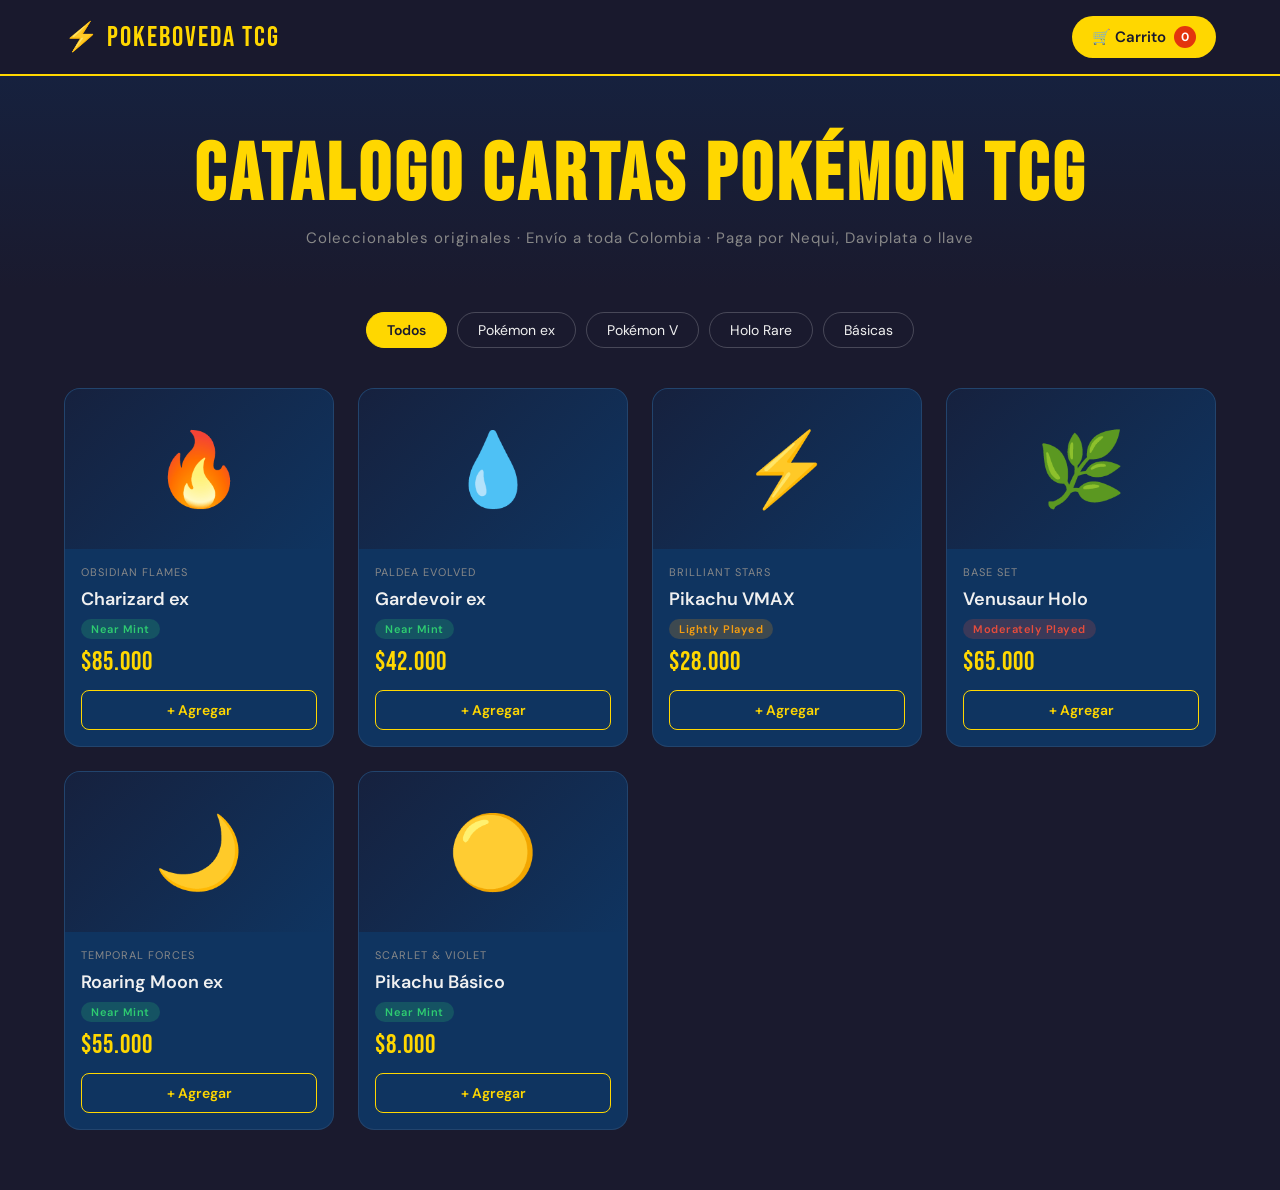
==== index.html @ f10d4280 "Update index.html" ====
<!DOCTYPE html>
<html lang="es">
<head>
  <meta charset="UTF-8">
  <meta name="viewport" content="width=device-width, initial-scale=1.0">
  <title>Pokeboveda TCG — Cartas Pokémon</title>
  <link rel="preconnect" href="https://fonts.googleapis.com">
  <link href="https://fonts.googleapis.com/css2?family=Bebas+Neue&family=DM+Sans:wght@400;500;600&display=swap" rel="stylesheet">
  <link rel="stylesheet" href="style.css">
</head>
<body>

  <!-- ENCABEZADO -->
  <header>
    <div class="header-inner">
      <div class="logo">⚡ Pokeboveda TCG</div>
      <button class="carrito-btn" onclick="toggleCarrito()">
        🛒 Carrito <span class="carrito-count" id="carrito-count">0</span>
      </button>
    </div>
  </header>

  <!-- HERO -->
  <section class="hero">
    <h1> Catalogo Cartas Pokémon TCG</h1>
    <p>Coleccionables originales · Envío a toda Colombia · Paga por Nequi, Daviplata o llave </p>
  </section>

  <!-- FILTROS -->
  <section class="filtros">
    <button class="filtro activo" onclick="filtrar('todos', this)">Todos</button>
    <button class="filtro" onclick="filtrar('ex', this)">Pokémon ex</button>
    <button class="filtro" onclick="filtrar('v', this)">Pokémon V</button>
    <button class="filtro" onclick="filtrar('holo', this)">Holo Rare</button>
    <button class="filtro" onclick="filtrar('basica', this)">Básicas</button>
  </section>

  <!-- CATÁLOGO DE CARTAS -->
  <!-- ✏️ AQUÍ AGREGAS O EDITAS TUS CARTAS -->
  <main class="catalogo" id="catalogo">

    <div class="carta" data-categoria="ex">
      <div class="carta-imagen">🔥</div>
      <div class="carta-info">
        <span class="carta-set">Obsidian Flames</span>
        <h3>Charizard ex</h3>
        <span class="carta-condicion nm">Near Mint</span>
        <div class="carta-precio">$85.000</div>
        <button class="btn-agregar" onclick="agregarAlCarrito('Charizard ex', 85000, 'Obsidian Flames')">
          + Agregar
        </button>
      </div>
    </div>

    <div class="carta" data-categoria="ex">
      <div class="carta-imagen">💧</div>
      <div class="carta-info">
        <span class="carta-set">Paldea Evolved</span>
        <h3>Gardevoir ex</h3>
        <span class="carta-condicion nm">Near Mint</span>
        <div class="carta-precio">$42.000</div>
        <button class="btn-agregar" onclick="agregarAlCarrito('Gardevoir ex', 42000, 'Paldea Evolved')">
          + Agregar
        </button>
      </div>
    </div>

    <div class="carta" data-categoria="v">
      <div class="carta-imagen">⚡</div>
      <div class="carta-info">
        <span class="carta-set">Brilliant Stars</span>
        <h3>Pikachu VMAX</h3>
        <span class="carta-condicion lp">Lightly Played</span>
        <div class="carta-precio">$28.000</div>
        <button class="btn-agregar" onclick="agregarAlCarrito('Pikachu VMAX', 28000, 'Brilliant Stars')">
          + Agregar
        </button>
      </div>
    </div>

    <div class="carta" data-categoria="holo">
      <div class="carta-imagen">🌿</div>
      <div class="carta-info">
        <span class="carta-set">Base Set</span>
        <h3>Venusaur Holo</h3>
        <span class="carta-condicion mp">Moderately Played</span>
        <div class="carta-precio">$65.000</div>
        <button class="btn-agregar" onclick="agregarAlCarrito('Venusaur Holo', 65000, 'Base Set')">
          + Agregar
        </button>
      </div>
    </div>

    <div class="carta" data-categoria="ex">
      <div class="carta-imagen">🌙</div>
      <div class="carta-info">
        <span class="carta-set">Temporal Forces</span>
        <h3>Roaring Moon ex</h3>
        <span class="carta-condicion nm">Near Mint</span>
        <div class="carta-precio">$55.000</div>
        <button class="btn-agregar" onclick="agregarAlCarrito('Roaring Moon ex', 55000, 'Temporal Forces')">
          + Agregar
        </button>
      </div>
    </div>

    <div class="carta" data-categoria="basica">
      <div class="carta-imagen">🟡</div>
      <div class="carta-info">
        <span class="carta-set">Scarlet & Violet</span>
        <h3>Pikachu Básico</h3>
        <span class="carta-condicion nm">Near Mint</span>
        <div class="carta-precio">$8.000</div>
        <button class="btn-agregar" onclick="agregarAlCarrito('Pikachu Básico', 8000, 'Scarlet & Violet')">
          + Agregar
        </button>
      </div>
    </div>

  </main>
  <!-- FIN DEL CATÁLOGO -->

  <!-- PANEL DEL CARRITO -->
  <div class="carrito-overlay" id="carrito-overlay" onclick="toggleCarrito()"></div>
  <aside class="carrito-panel" id="carrito-panel">
    <div class="carrito-header">
      <h2>Tu pedido</h2>
      <button onclick="toggleCarrito()">✕</button>
    </div>
    <div class="carrito-items" id="carrito-items">
      <p class="carrito-vacio">Tu carrito está vacío</p>
    </div>
    <div class="carrito-footer" id="carrito-footer" style="display:none">
      <div class="carrito-total">
        Total: <strong id="carrito-total">$0</strong>
      </div>
      <button class="btn-whatsapp" onclick="enviarWhatsApp()">
        📲 Pedir por WhatsApp
      </button>
      <button class="btn-vaciar" onclick="vaciarCarrito()">Vaciar carrito</button>
    </div>
  </aside>

  <script src="script.js"></script>
</body>
</html>
---- style.css ----
/* =============================================
   TIENDA POKÉMON TCG — style.css
   ✏️ Cambia colores, fuentes y tamaños aquí
   ============================================= */

:root {
  --amarillo: #FFD700;
  --rojo: #E3350D;
  --azul-oscuro: #1a1a2e;
  --azul-medio: #16213e;
  --azul-carta: #0f3460;
  --blanco: #f0f0f0;
  --gris: #888;
  --verde-nm: #2ecc71;
  --naranja-lp: #f39c12;
  --rojo-mp: #e74c3c;
}

* { margin: 0; padding: 0; box-sizing: border-box; }

body {
  font-family: 'DM Sans', sans-serif;
  background: var(--azul-oscuro);
  color: var(--blanco);
  min-height: 100vh;
}

/* --- HEADER --- */
header {
  position: sticky;
  top: 0;
  z-index: 100;
  background: rgba(26, 26, 46, 0.95);
  backdrop-filter: blur(10px);
  border-bottom: 2px solid var(--amarillo);
}

.header-inner {
  max-width: 1200px;
  margin: 0 auto;
  padding: 16px 24px;
  display: flex;
  justify-content: space-between;
  align-items: center;
}

.logo {
  font-family: 'Bebas Neue', sans-serif;
  font-size: 28px;
  letter-spacing: 2px;
  color: var(--amarillo);
}

.carrito-btn {
  background: var(--amarillo);
  color: var(--azul-oscuro);
  border: none;
  padding: 10px 20px;
  border-radius: 50px;
  font-family: 'DM Sans', sans-serif;
  font-weight: 600;
  font-size: 15px;
  cursor: pointer;
  display: flex;
  align-items: center;
  gap: 8px;
  transition: transform 0.2s, box-shadow 0.2s;
}

.carrito-btn:hover {
  transform: translateY(-2px);
  box-shadow: 0 4px 20px rgba(255, 215, 0, 0.4);
}

.carrito-count {
  background: var(--rojo);
  color: white;
  border-radius: 50%;
  width: 22px;
  height: 22px;
  display: flex;
  align-items: center;
  justify-content: center;
  font-size: 12px;
  font-weight: 700;
}

/* --- HERO --- */
.hero {
  text-align: center;
  padding: 60px 24px 40px;
  background: linear-gradient(180deg, var(--azul-medio) 0%, var(--azul-oscuro) 100%);
}

.hero h1 {
  font-family: 'Bebas Neue', sans-serif;
  font-size: clamp(42px, 8vw, 80px);
  letter-spacing: 4px;
  color: var(--amarillo);
  line-height: 1;
  margin-bottom: 12px;
}

.hero p {
  color: var(--gris);
  font-size: 15px;
  letter-spacing: 1px;
}

/* --- FILTROS --- */
.filtros {
  display: flex;
  gap: 10px;
  justify-content: center;
  flex-wrap: wrap;
  padding: 24px 16px;
  max-width: 1200px;
  margin: 0 auto;
}

.filtro {
  background: transparent;
  border: 1px solid rgba(255,255,255,0.2);
  color: var(--blanco);
  padding: 8px 20px;
  border-radius: 50px;
  cursor: pointer;
  font-family: 'DM Sans', sans-serif;
  font-size: 14px;
  transition: all 0.2s;
}

.filtro:hover, .filtro.activo {
  background: var(--amarillo);
  border-color: var(--amarillo);
  color: var(--azul-oscuro);
  font-weight: 600;
}

/* --- CATÁLOGO --- */
.catalogo {
  display: grid;
  grid-template-columns: repeat(auto-fill, minmax(220px, 1fr));
  gap: 24px;
  max-width: 1200px;
  margin: 0 auto;
  padding: 16px 24px 60px;
}

/* --- CARTA --- */
.carta {
  background: var(--azul-carta);
  border-radius: 16px;
  overflow: hidden;
  border: 1px solid rgba(255,255,255,0.08);
  transition: transform 0.25s, box-shadow 0.25s;
  animation: fadeIn 0.4s ease;
}

.carta:hover {
  transform: translateY(-6px);
  box-shadow: 0 12px 40px rgba(0,0,0,0.4);
}

.carta.oculta {
  display: none;
}

@keyframes fadeIn {
  from { opacity: 0; transform: translateY(10px); }
  to   { opacity: 1; transform: translateY(0); }
}

.carta-imagen {
  background: linear-gradient(135deg, var(--azul-medio), var(--azul-carta));
  height: 160px;
  display: flex;
  align-items: center;
  justify-content: center;
  font-size: 72px;
  /* ✏️ Reemplaza el emoji por una imagen real así:
     background-image: url('charizard.jpg');
     background-size: cover;
     background-position: center; */
}

.carta-info {
  padding: 16px;
  display: flex;
  flex-direction: column;
  gap: 8px;
}

.carta-set {
  font-size: 11px;
  color: var(--gris);
  text-transform: uppercase;
  letter-spacing: 1px;
}

.carta-info h3 {
  font-size: 18px;
  font-weight: 600;
  color: var(--blanco);
}

/* Condición de la carta */
.carta-condicion {
  font-size: 11px;
  font-weight: 600;
  padding: 3px 10px;
  border-radius: 50px;
  width: fit-content;
  letter-spacing: 0.5px;
}

.carta-condicion.nm  { background: rgba(46,204,113,0.2);  color: var(--verde-nm); }
.carta-condicion.lp  { background: rgba(243,156,18,0.2);  color: var(--naranja-lp); }
.carta-condicion.mp  { background: rgba(231,76,60,0.2);   color: var(--rojo-mp); }

.carta-precio {
  font-family: 'Bebas Neue', sans-serif;
  font-size: 26px;
  color: var(--amarillo);
  letter-spacing: 1px;
}

.btn-agregar {
  width: 100%;
  background: transparent;
  border: 1px solid var(--amarillo);
  color: var(--amarillo);
  padding: 10px;
  border-radius: 8px;
  cursor: pointer;
  font-family: 'DM Sans', sans-serif;
  font-weight: 600;
  font-size: 14px;
  transition: all 0.2s;
  margin-top: 4px;
}

.btn-agregar:hover {
  background: var(--amarillo);
  color: var(--azul-oscuro);
}

.btn-agregar.agregado {
  background: var(--verde-nm);
  border-color: var(--verde-nm);
  color: white;
}

/* --- CARRITO PANEL --- */
.carrito-overlay {
  display: none;
  position: fixed;
  inset: 0;
  background: rgba(0,0,0,0.6);
  z-index: 200;
}

.carrito-overlay.visible { display: block; }

.carrito-panel {
  position: fixed;
  top: 0;
  right: -420px;
  width: 420px;
  max-width: 100vw;
  height: 100vh;
  background: var(--azul-medio);
  border-left: 2px solid var(--amarillo);
  z-index: 300;
  transition: right 0.35s cubic-bezier(0.4, 0, 0.2, 1);
  display: flex;
  flex-direction: column;
}

.carrito-panel.abierto { right: 0; }

.carrito-header {
  display: flex;
  justify-content: space-between;
  align-items: center;
  padding: 20px 24px;
  border-bottom: 1px solid rgba(255,255,255,0.1);
}

.carrito-header h2 {
  font-family: 'Bebas Neue', sans-serif;
  font-size: 26px;
  letter-spacing: 2px;
  color: var(--amarillo);
}

.carrito-header button {
  background: transparent;
  border: none;
  color: var(--blanco);
  font-size: 20px;
  cursor: pointer;
  padding: 4px 8px;
  border-radius: 4px;
  transition: background 0.2s;
}

.carrito-header button:hover { background: rgba(255,255,255,0.1); }

.carrito-items {
  flex: 1;
  overflow-y: auto;
  padding: 16px 24px;
  display: flex;
  flex-direction: column;
  gap: 12px;
}

.carrito-vacio {
  color: var(--gris);
  text-align: center;
  margin-top: 40px;
  font-size: 15px;
}

/* Ítem dentro del carrito */
.carrito-item {
  background: rgba(255,255,255,0.05);
  border-radius: 10px;
  padding: 12px 14px;
  display: flex;
  justify-content: space-between;
  align-items: center;
  gap: 10px;
  border: 1px solid rgba(255,255,255,0.07);
}

.item-nombre { font-weight: 500; font-size: 14px; }
.item-set    { font-size: 11px; color: var(--gris); margin-top: 2px; }

.item-controles {
  display: flex;
  align-items: center;
  gap: 8px;
}

.item-controles button {
  background: rgba(255,255,255,0.1);
  border: none;
  color: var(--blanco);
  width: 26px;
  height: 26px;
  border-radius: 6px;
  cursor: pointer;
  font-size: 14px;
  font-weight: 700;
  transition: background 0.2s;
  display: flex;
  align-items: center;
  justify-content: center;
}

.item-controles button:hover { background: rgba(255,215,0,0.3); }
.item-cantidad { min-width: 20px; text-align: center; font-weight: 600; }
.item-precio   { font-family: 'Bebas Neue', sans-serif; font-size: 18px; color: var(--amarillo); white-space: nowrap; }

.carrito-footer {
  padding: 20px 24px;
  border-top: 1px solid rgba(255,255,255,0.1);
  display: flex;
  flex-direction: column;
  gap: 12px;
}

.carrito-total {
  display: flex;
  justify-content: space-between;
  font-size: 16px;
}

.carrito-total strong {
  font-family: 'Bebas Neue', sans-serif;
  font-size: 26px;
  color: var(--amarillo);
}

/* ✏️ Botón de WhatsApp — cambia el color si quieres */
.btn-whatsapp {
  background: #25D366;
  color: white;
  border: none;
  padding: 16px;
  border-radius: 12px;
  font-family: 'DM Sans', sans-serif;
  font-weight: 700;
  font-size: 16px;
  cursor: pointer;
  transition: transform 0.2s, box-shadow 0.2s;
  letter-spacing: 0.5px;
}

.btn-whatsapp:hover {
  transform: translateY(-2px);
  box-shadow: 0 6px 24px rgba(37, 211, 102, 0.4);
}

.btn-vaciar {
  background: transparent;
  border: 1px solid rgba(255,255,255,0.15);
  color: var(--gris);
  padding: 10px;
  border-radius: 8px;
  cursor: pointer;
  font-family: 'DM Sans', sans-serif;
  font-size: 13px;
  transition: all 0.2s;
}

.btn-vaciar:hover { border-color: var(--rojo-mp); color: var(--rojo-mp); }

/* --- RESPONSIVE --- */
@media (max-width: 600px) {
  .catalogo { grid-template-columns: repeat(2, 1fr); gap: 14px; padding: 12px; }
  .carrito-panel { width: 100vw; }
  .hero h1 { font-size: 48px; }
}
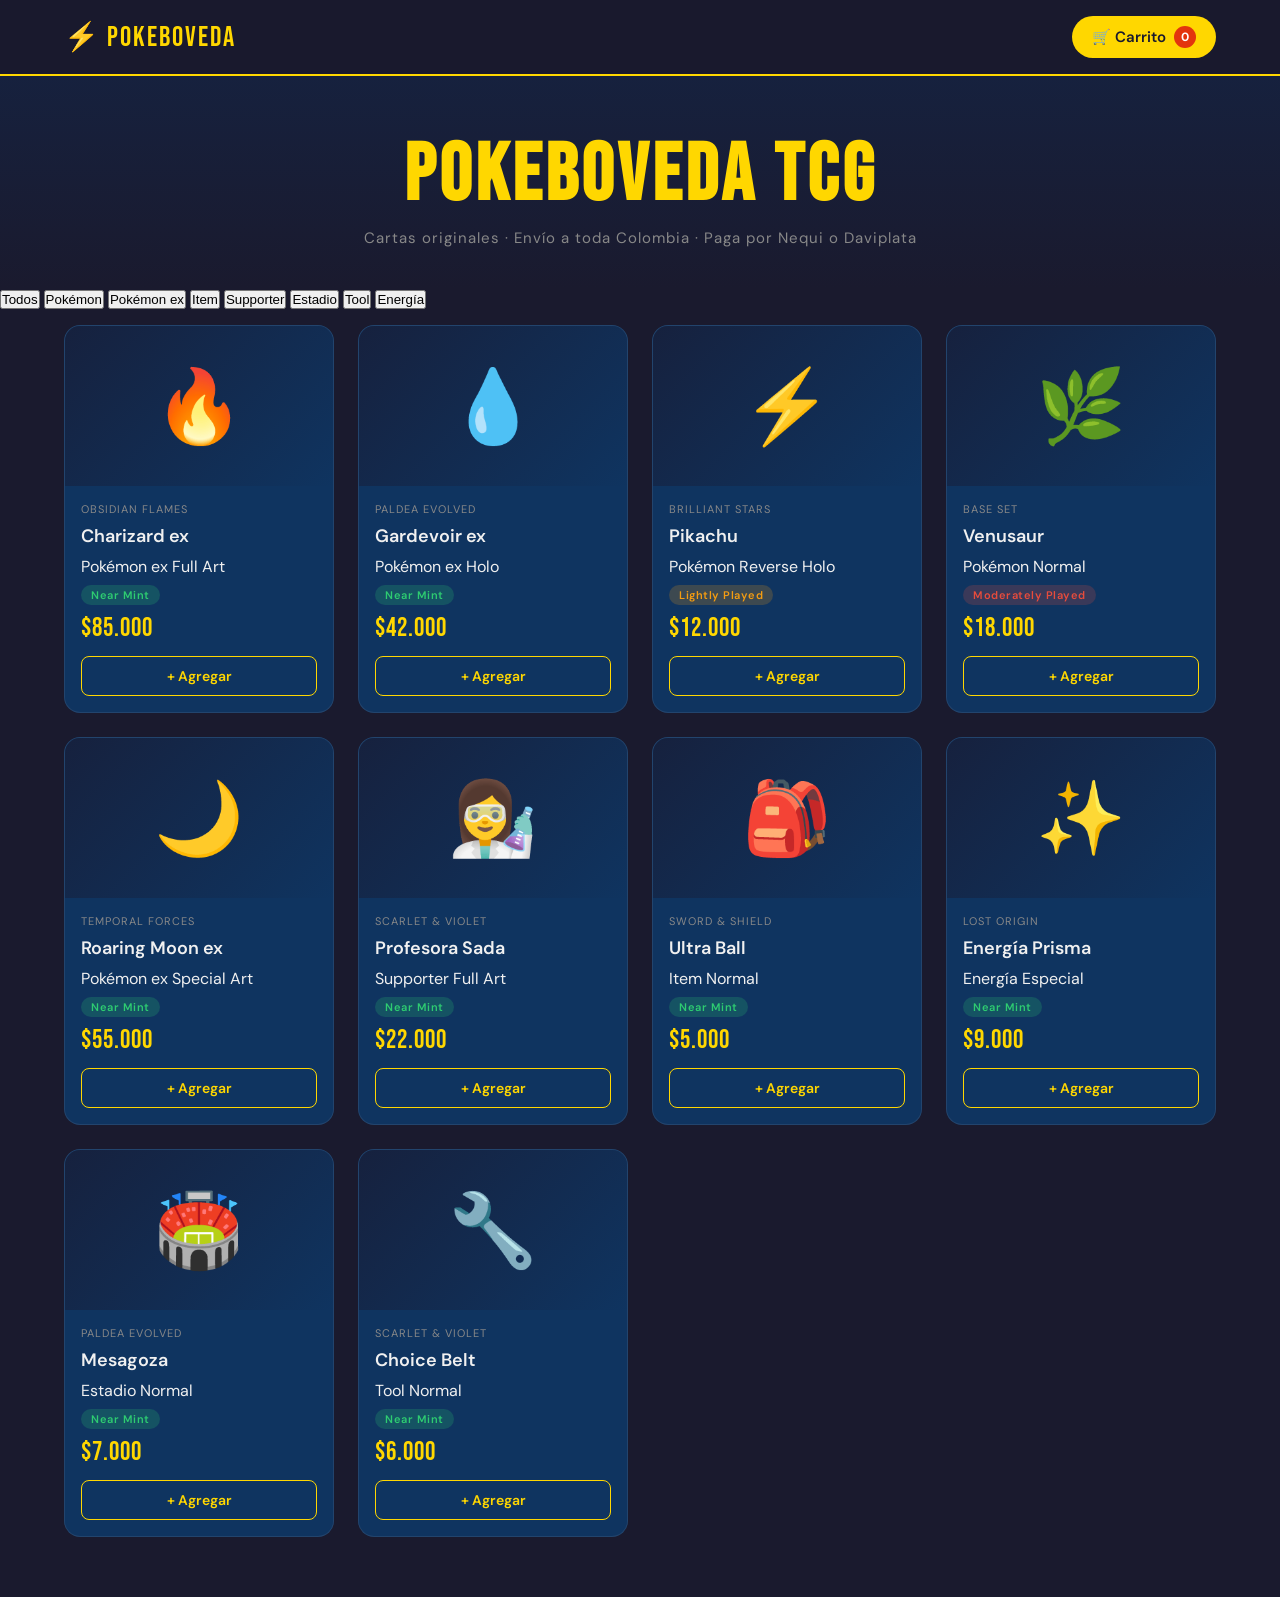
==== commit c18b5fd5: "Update index.html" ====
--- a/index.html
+++ b/index.html
@@ -3,124 +3,199 @@
 <head>
   <meta charset="UTF-8">
   <meta name="viewport" content="width=device-width, initial-scale=1.0">
-  <title>Pokeboveda TCG — Cartas Pokémon</title>
+  <title>Pokeboveda — Cartas Pokémon TCG</title>
   <link rel="preconnect" href="https://fonts.googleapis.com">
   <link href="https://fonts.googleapis.com/css2?family=Bebas+Neue&family=DM+Sans:wght@400;500;600&display=swap" rel="stylesheet">
   <link rel="stylesheet" href="style.css">
 </head>
 <body>
 
-  <!-- ENCABEZADO -->
   <header>
     <div class="header-inner">
-      <div class="logo">⚡ Pokeboveda TCG</div>
+      <div class="logo">⚡ Pokeboveda</div>
       <button class="carrito-btn" onclick="toggleCarrito()">
         🛒 Carrito <span class="carrito-count" id="carrito-count">0</span>
       </button>
     </div>
   </header>
 
-  <!-- HERO -->
   <section class="hero">
-    <h1> Catalogo Cartas Pokémon TCG</h1>
-    <p>Coleccionables originales · Envío a toda Colombia · Paga por Nequi, Daviplata o llave </p>
+    <h1>Pokeboveda TCG</h1>
+    <p>Cartas originales · Envío a toda Colombia · Paga por Nequi o Daviplata</p>
   </section>
 
-  <!-- FILTROS -->
-  <section class="filtros">
-    <button class="filtro activo" onclick="filtrar('todos', this)">Todos</button>
-    <button class="filtro" onclick="filtrar('ex', this)">Pokémon ex</button>
-    <button class="filtro" onclick="filtrar('v', this)">Pokémon V</button>
-    <button class="filtro" onclick="filtrar('holo', this)">Holo Rare</button>
-    <button class="filtro" onclick="filtrar('basica', this)">Básicas</button>
+  <!-- FILTRO NIVEL 1: TIPO DE CARTA -->
+  <section class="filtros-wrapper">
+    <div class="filtros-nivel1">
+      <button class="filtro-tipo activo" data-tipo="todos" onclick="seleccionarTipo('todos', this)">Todos</button>
+      <button class="filtro-tipo" data-tipo="pokemon" onclick="seleccionarTipo('pokemon', this)">Pokémon</button>
+      <button class="filtro-tipo" data-tipo="ex" onclick="seleccionarTipo('ex', this)">Pokémon ex</button>
+      <button class="filtro-tipo" data-tipo="item" onclick="seleccionarTipo('item', this)">Item</button>
+      <button class="filtro-tipo" data-tipo="supporter" onclick="seleccionarTipo('supporter', this)">Supporter</button>
+      <button class="filtro-tipo" data-tipo="estadio" onclick="seleccionarTipo('estadio', this)">Estadio</button>
+      <button class="filtro-tipo" data-tipo="tool" onclick="seleccionarTipo('tool', this)">Tool</button>
+      <button class="filtro-tipo" data-tipo="energia" onclick="seleccionarTipo('energia', this)">Energía</button>
+    </div>
+    <!-- FILTRO NIVEL 2: aparece al elegir tipo -->
+    <div class="filtros-nivel2" id="filtros-nivel2"></div>
   </section>
 
-  <!-- CATÁLOGO DE CARTAS -->
-  <!-- ✏️ AQUÍ AGREGAS O EDITAS TUS CARTAS -->
+  <!-- CATÁLOGO -->
   <main class="catalogo" id="catalogo">
 
-    <div class="carta" data-categoria="ex">
+    <div class="carta" data-tipo="ex" data-subtipo="full-art">
       <div class="carta-imagen">🔥</div>
       <div class="carta-info">
         <span class="carta-set">Obsidian Flames</span>
         <h3>Charizard ex</h3>
+        <div class="carta-tags">
+          <span class="tag tipo-tag">Pokémon ex</span>
+          <span class="tag subtipo-tag">Full Art</span>
+        </div>
         <span class="carta-condicion nm">Near Mint</span>
         <div class="carta-precio">$85.000</div>
-        <button class="btn-agregar" onclick="agregarAlCarrito('Charizard ex', 85000, 'Obsidian Flames')">
-          + Agregar
-        </button>
-      </div>
-    </div>
-
-    <div class="carta" data-categoria="ex">
+        <button class="btn-agregar" onclick="agregarAlCarrito('Charizard ex', 85000, 'Obsidian Flames')">+ Agregar</button>
+      </div>
+    </div>
+
+    <div class="carta" data-tipo="ex" data-subtipo="holo">
       <div class="carta-imagen">💧</div>
       <div class="carta-info">
         <span class="carta-set">Paldea Evolved</span>
         <h3>Gardevoir ex</h3>
+        <div class="carta-tags">
+          <span class="tag tipo-tag">Pokémon ex</span>
+          <span class="tag subtipo-tag">Holo</span>
+        </div>
         <span class="carta-condicion nm">Near Mint</span>
         <div class="carta-precio">$42.000</div>
-        <button class="btn-agregar" onclick="agregarAlCarrito('Gardevoir ex', 42000, 'Paldea Evolved')">
-          + Agregar
-        </button>
-      </div>
-    </div>
-
-    <div class="carta" data-categoria="v">
+        <button class="btn-agregar" onclick="agregarAlCarrito('Gardevoir ex', 42000, 'Paldea Evolved')">+ Agregar</button>
+      </div>
+    </div>
+
+    <div class="carta" data-tipo="pokemon" data-subtipo="reverse-holo">
       <div class="carta-imagen">⚡</div>
       <div class="carta-info">
         <span class="carta-set">Brilliant Stars</span>
-        <h3>Pikachu VMAX</h3>
+        <h3>Pikachu</h3>
+        <div class="carta-tags">
+          <span class="tag tipo-tag">Pokémon</span>
+          <span class="tag subtipo-tag">Reverse Holo</span>
+        </div>
         <span class="carta-condicion lp">Lightly Played</span>
-        <div class="carta-precio">$28.000</div>
-        <button class="btn-agregar" onclick="agregarAlCarrito('Pikachu VMAX', 28000, 'Brilliant Stars')">
-          + Agregar
-        </button>
-      </div>
-    </div>
-
-    <div class="carta" data-categoria="holo">
+        <div class="carta-precio">$12.000</div>
+        <button class="btn-agregar" onclick="agregarAlCarrito('Pikachu', 12000, 'Brilliant Stars')">+ Agregar</button>
+      </div>
+    </div>
+
+    <div class="carta" data-tipo="pokemon" data-subtipo="normal">
       <div class="carta-imagen">🌿</div>
       <div class="carta-info">
         <span class="carta-set">Base Set</span>
-        <h3>Venusaur Holo</h3>
+        <h3>Venusaur</h3>
+        <div class="carta-tags">
+          <span class="tag tipo-tag">Pokémon</span>
+          <span class="tag subtipo-tag">Normal</span>
+        </div>
         <span class="carta-condicion mp">Moderately Played</span>
-        <div class="carta-precio">$65.000</div>
-        <button class="btn-agregar" onclick="agregarAlCarrito('Venusaur Holo', 65000, 'Base Set')">
-          + Agregar
-        </button>
-      </div>
-    </div>
-
-    <div class="carta" data-categoria="ex">
+        <div class="carta-precio">$18.000</div>
+        <button class="btn-agregar" onclick="agregarAlCarrito('Venusaur', 18000, 'Base Set')">+ Agregar</button>
+      </div>
+    </div>
+
+    <div class="carta" data-tipo="ex" data-subtipo="special-art">
       <div class="carta-imagen">🌙</div>
       <div class="carta-info">
         <span class="carta-set">Temporal Forces</span>
         <h3>Roaring Moon ex</h3>
+        <div class="carta-tags">
+          <span class="tag tipo-tag">Pokémon ex</span>
+          <span class="tag subtipo-tag">Special Art</span>
+        </div>
         <span class="carta-condicion nm">Near Mint</span>
         <div class="carta-precio">$55.000</div>
-        <button class="btn-agregar" onclick="agregarAlCarrito('Roaring Moon ex', 55000, 'Temporal Forces')">
-          + Agregar
-        </button>
-      </div>
-    </div>
-
-    <div class="carta" data-categoria="basica">
-      <div class="carta-imagen">🟡</div>
+        <button class="btn-agregar" onclick="agregarAlCarrito('Roaring Moon ex', 55000, 'Temporal Forces')">+ Agregar</button>
+      </div>
+    </div>
+
+    <div class="carta" data-tipo="supporter" data-subtipo="full-art">
+      <div class="carta-imagen">👩‍🔬</div>
       <div class="carta-info">
         <span class="carta-set">Scarlet & Violet</span>
-        <h3>Pikachu Básico</h3>
-        <span class="carta-condicion nm">Near Mint</span>
-        <div class="carta-precio">$8.000</div>
-        <button class="btn-agregar" onclick="agregarAlCarrito('Pikachu Básico', 8000, 'Scarlet & Violet')">
-          + Agregar
-        </button>
+        <h3>Profesora Sada</h3>
+        <div class="carta-tags">
+          <span class="tag tipo-tag">Supporter</span>
+          <span class="tag subtipo-tag">Full Art</span>
+        </div>
+        <span class="carta-condicion nm">Near Mint</span>
+        <div class="carta-precio">$22.000</div>
+        <button class="btn-agregar" onclick="agregarAlCarrito('Profesora Sada', 22000, 'Scarlet & Violet')">+ Agregar</button>
+      </div>
+    </div>
+
+    <div class="carta" data-tipo="item" data-subtipo="normal">
+      <div class="carta-imagen">🎒</div>
+      <div class="carta-info">
+        <span class="carta-set">Sword & Shield</span>
+        <h3>Ultra Ball</h3>
+        <div class="carta-tags">
+          <span class="tag tipo-tag">Item</span>
+          <span class="tag subtipo-tag">Normal</span>
+        </div>
+        <span class="carta-condicion nm">Near Mint</span>
+        <div class="carta-precio">$5.000</div>
+        <button class="btn-agregar" onclick="agregarAlCarrito('Ultra Ball', 5000, 'Sword & Shield')">+ Agregar</button>
+      </div>
+    </div>
+
+    <div class="carta" data-tipo="energia" data-subtipo="especial">
+      <div class="carta-imagen">✨</div>
+      <div class="carta-info">
+        <span class="carta-set">Lost Origin</span>
+        <h3>Energía Prisma</h3>
+        <div class="carta-tags">
+          <span class="tag tipo-tag">Energía</span>
+          <span class="tag subtipo-tag">Especial</span>
+        </div>
+        <span class="carta-condicion nm">Near Mint</span>
+        <div class="carta-precio">$9.000</div>
+        <button class="btn-agregar" onclick="agregarAlCarrito('Energía Prisma', 9000, 'Lost Origin')">+ Agregar</button>
+      </div>
+    </div>
+
+    <div class="carta" data-tipo="estadio" data-subtipo="normal">
+      <div class="carta-imagen">🏟️</div>
+      <div class="carta-info">
+        <span class="carta-set">Paldea Evolved</span>
+        <h3>Mesagoza</h3>
+        <div class="carta-tags">
+          <span class="tag tipo-tag">Estadio</span>
+          <span class="tag subtipo-tag">Normal</span>
+        </div>
+        <span class="carta-condicion nm">Near Mint</span>
+        <div class="carta-precio">$7.000</div>
+        <button class="btn-agregar" onclick="agregarAlCarrito('Mesagoza', 7000, 'Paldea Evolved')">+ Agregar</button>
+      </div>
+    </div>
+
+    <div class="carta" data-tipo="tool" data-subtipo="normal">
+      <div class="carta-imagen">🔧</div>
+      <div class="carta-info">
+        <span class="carta-set">Scarlet & Violet</span>
+        <h3>Choice Belt</h3>
+        <div class="carta-tags">
+          <span class="tag tipo-tag">Tool</span>
+          <span class="tag subtipo-tag">Normal</span>
+        </div>
+        <span class="carta-condicion nm">Near Mint</span>
+        <div class="carta-precio">$6.000</div>
+        <button class="btn-agregar" onclick="agregarAlCarrito('Choice Belt', 6000, 'Scarlet & Violet')">+ Agregar</button>
       </div>
     </div>
 
   </main>
-  <!-- FIN DEL CATÁLOGO -->
-
-  <!-- PANEL DEL CARRITO -->
+
+  <!-- CARRITO -->
   <div class="carrito-overlay" id="carrito-overlay" onclick="toggleCarrito()"></div>
   <aside class="carrito-panel" id="carrito-panel">
     <div class="carrito-header">
@@ -131,12 +206,8 @@
       <p class="carrito-vacio">Tu carrito está vacío</p>
     </div>
     <div class="carrito-footer" id="carrito-footer" style="display:none">
-      <div class="carrito-total">
-        Total: <strong id="carrito-total">$0</strong>
-      </div>
-      <button class="btn-whatsapp" onclick="enviarWhatsApp()">
-        📲 Pedir por WhatsApp
-      </button>
+      <div class="carrito-total">Total: <strong id="carrito-total">$0</strong></div>
+      <button class="btn-whatsapp" onclick="enviarWhatsApp()">📲 Pedir por WhatsApp</button>
       <button class="btn-vaciar" onclick="vaciarCarrito()">Vaciar carrito</button>
     </div>
   </aside>
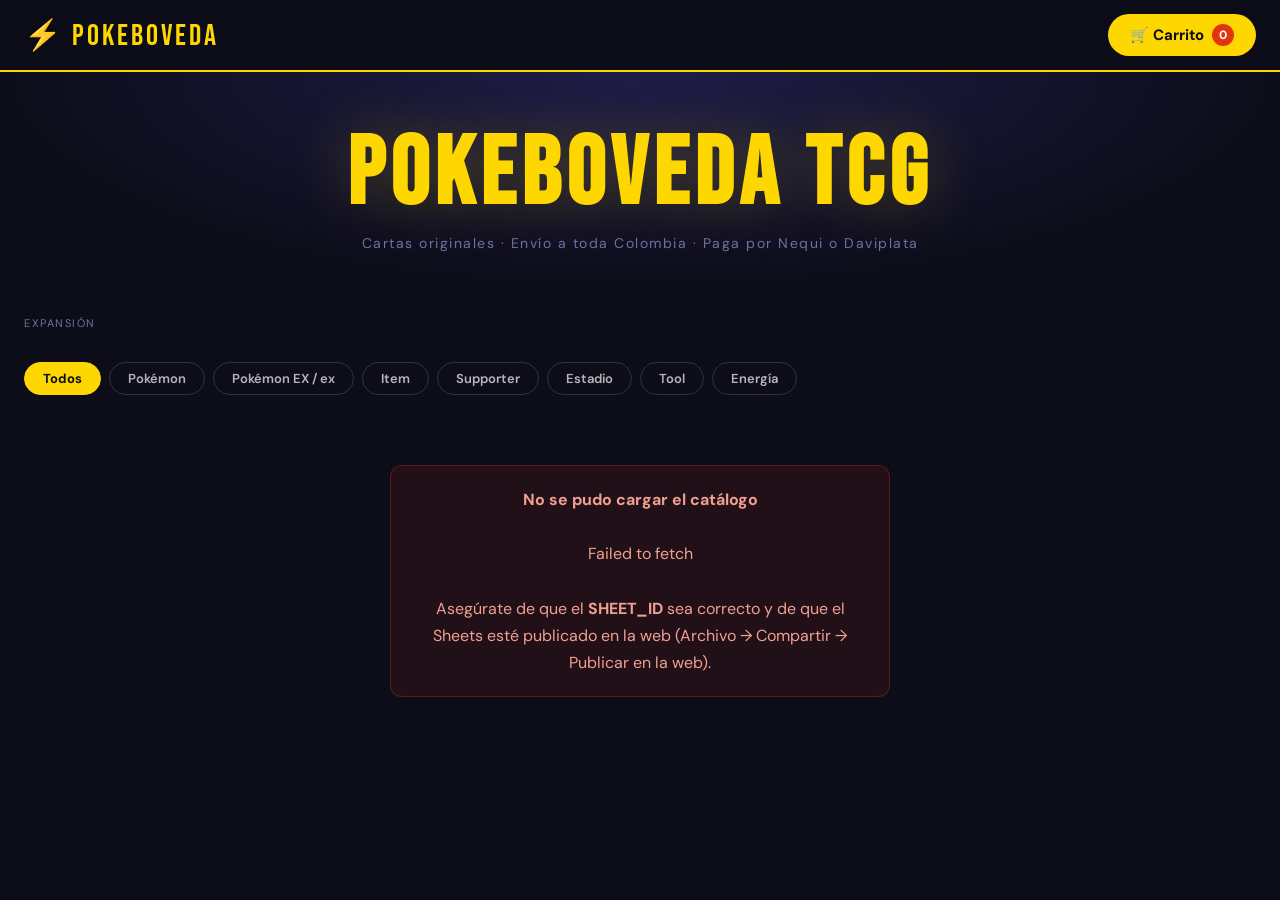
==== commit 403092f8: "Update index.html" ====
--- a/index.html
+++ b/index.html
@@ -6,212 +6,478 @@
   <title>Pokeboveda — Cartas Pokémon TCG</title>
   <link rel="preconnect" href="https://fonts.googleapis.com">
   <link href="https://fonts.googleapis.com/css2?family=Bebas+Neue&family=DM+Sans:wght@400;500;600&display=swap" rel="stylesheet">
-  <link rel="stylesheet" href="style.css">
+  <style>
+    :root {
+      --amarillo:#FFD700; --rojo:#E3350D;
+      --oscuro:#0d0d1a; --medio:#13132b;
+      --carta:#1a1a3a; --carta2:#20204a;
+      --blanco:#eeeef5; --gris:#7070a0;
+      --nm:#2ecc71; --lp:#f39c12; --mp:#e74c3c;
+    }
+    *{margin:0;padding:0;box-sizing:border-box;}
+    body{font-family:'DM Sans',sans-serif;background:var(--oscuro);color:var(--blanco);min-height:100vh;}
+
+    header{position:sticky;top:0;z-index:100;background:rgba(13,13,26,.97);backdrop-filter:blur(12px);border-bottom:2px solid var(--amarillo);}
+    .header-inner{max-width:1300px;margin:0 auto;padding:14px 24px;display:flex;justify-content:space-between;align-items:center;}
+    .logo{font-family:'Bebas Neue',sans-serif;font-size:30px;letter-spacing:3px;color:var(--amarillo);}
+    .carrito-btn{background:var(--amarillo);color:#0d0d1a;border:none;padding:10px 22px;border-radius:50px;font-family:'DM Sans',sans-serif;font-weight:700;font-size:15px;cursor:pointer;display:flex;align-items:center;gap:8px;transition:transform .2s,box-shadow .2s;}
+    .carrito-btn:hover{transform:translateY(-2px);box-shadow:0 6px 24px rgba(255,215,0,.35);}
+    .carrito-count{background:var(--rojo);color:#fff;border-radius:50%;width:22px;height:22px;display:flex;align-items:center;justify-content:center;font-size:12px;font-weight:700;}
+
+    .hero{text-align:center;padding:56px 24px 36px;background:radial-gradient(ellipse at 50% 0%,#1e1e4a 0%,var(--oscuro) 70%);}
+    .hero h1{font-family:'Bebas Neue',sans-serif;font-size:clamp(52px,10vw,96px);letter-spacing:6px;color:var(--amarillo);line-height:1;margin-bottom:10px;text-shadow:0 0 60px rgba(255,215,0,.25);}
+    .hero p{color:var(--gris);font-size:14px;letter-spacing:1.5px;}
+
+    /* TABS EXPANSIÓN */
+    .expansiones-wrap{max-width:1300px;margin:0 auto;padding:28px 24px 0;}
+    .expansiones-label{font-size:11px;color:var(--gris);text-transform:uppercase;letter-spacing:1.5px;margin-bottom:10px;}
+    .expansiones-scroll{display:flex;gap:8px;overflow-x:auto;padding-bottom:6px;scrollbar-width:none;}
+    .expansiones-scroll::-webkit-scrollbar{display:none;}
+    .tab-exp{flex-shrink:0;font-family:'DM Sans',sans-serif;font-size:13px;font-weight:600;padding:8px 20px;border-radius:50px;cursor:pointer;border:2px solid rgba(255,215,0,.2);background:transparent;color:rgba(255,255,255,.6);transition:all .18s;white-space:nowrap;}
+    .tab-exp:hover{border-color:var(--amarillo);color:var(--amarillo);}
+    .tab-exp.activo{background:rgba(255,215,0,.15);border-color:var(--amarillo);color:var(--amarillo);font-weight:700;}
+
+    /* FILTROS */
+    .filtros-section{max-width:1300px;margin:0 auto;padding:16px 24px 0;}
+    .filtros-row{display:flex;gap:8px;flex-wrap:wrap;}
+    .f1{font-family:'DM Sans',sans-serif;font-size:13px;font-weight:600;padding:7px 18px;border-radius:50px;cursor:pointer;border:1.5px solid rgba(255,255,255,.15);background:transparent;color:rgba(255,255,255,.7);transition:all .18s;}
+    .f1:hover{border-color:var(--amarillo);color:var(--amarillo);}
+    .f1.activo{background:var(--amarillo);border-color:var(--amarillo);color:#0d0d1a;font-weight:700;}
+    .subtipo-wrap{display:flex;gap:6px;flex-wrap:wrap;align-items:center;margin-top:10px;max-height:0;overflow:hidden;opacity:0;transition:max-height .3s,opacity .3s;}
+    .subtipo-wrap.visible{max-height:80px;opacity:1;}
+    .f2{font-family:'DM Sans',sans-serif;font-size:12px;font-weight:500;padding:5px 14px;border-radius:50px;cursor:pointer;background:rgba(255,255,255,.04);border:1px solid rgba(255,255,255,.1);color:rgba(255,255,255,.55);transition:all .18s;}
+    .f2:hover{border-color:rgba(255,215,0,.5);color:var(--amarillo);}
+    .f2.activo{background:rgba(255,215,0,.12);border-color:var(--amarillo);color:var(--amarillo);font-weight:700;}
+
+    /* ESTADO */
+    .estado{text-align:center;padding:60px 24px;color:var(--gris);font-size:16px;}
+    .spinner{width:40px;height:40px;border:3px solid rgba(255,215,0,.2);border-top-color:var(--amarillo);border-radius:50%;animation:spin .8s linear infinite;margin:0 auto 16px;}
+    @keyframes spin{to{transform:rotate(360deg);}}
+    .error-box{background:rgba(227,53,13,.1);border:1px solid rgba(227,53,13,.3);border-radius:12px;padding:20px;max-width:500px;margin:0 auto;color:#f0a090;line-height:1.7;}
+
+    /* CATÁLOGO */
+    .catalogo{display:grid;grid-template-columns:repeat(auto-fill,minmax(200px,1fr));gap:20px;max-width:1300px;margin:0 auto;padding:20px 24px 80px;}
+
+    /* CARTA — enlace que abre nueva pestaña */
+    .carta{background:var(--carta);border-radius:18px;overflow:hidden;border:1px solid rgba(255,255,255,.07);transition:transform .25s,box-shadow .25s;animation:fadeIn .35s ease both;cursor:pointer;text-decoration:none;display:block;color:inherit;}
+    .carta:hover{transform:translateY(-7px);box-shadow:0 16px 48px rgba(0,0,0,.5),0 0 0 1px rgba(255,215,0,.2);}
+    .carta.oculta{display:none;}
+    @keyframes fadeIn{from{opacity:0;transform:translateY(14px)}to{opacity:1;transform:translateY(0)}}
+
+    .carta-img{height:190px;background:linear-gradient(135deg,var(--medio),var(--carta2));display:flex;align-items:center;justify-content:center;position:relative;overflow:hidden;}
+    .carta-img img{width:100%;height:100%;object-fit:contain;padding:8px;transition:transform .3s;}
+    .carta:hover .carta-img img{transform:scale(1.05);}
+    .img-placeholder{font-size:48px;opacity:.2;}
+    .carta-badge{position:absolute;bottom:8px;left:8px;font-size:10px;font-weight:700;letter-spacing:.6px;text-transform:uppercase;padding:3px 10px;border-radius:50px;background:rgba(0,0,0,.7);backdrop-filter:blur(4px);border:1px solid rgba(255,215,0,.3);color:var(--amarillo);}
+    .open-hint{position:absolute;top:8px;right:8px;background:rgba(0,0,0,.6);border-radius:50px;padding:3px 9px;font-size:10px;color:rgba(255,255,255,.5);opacity:0;transition:opacity .2s;}
+    .carta:hover .open-hint{opacity:1;}
+
+    .carta-body{padding:12px 14px 14px;display:flex;flex-direction:column;gap:5px;}
+    .carta-set{font-size:10px;color:var(--gris);text-transform:uppercase;letter-spacing:1.2px;}
+    .carta-body h3{font-size:15px;font-weight:600;color:var(--blanco);line-height:1.2;}
+    .tipo-pill{font-size:10px;font-weight:700;text-transform:uppercase;letter-spacing:.5px;padding:3px 9px;border-radius:50px;width:fit-content;background:rgba(255,215,0,.1);color:var(--amarillo);border:1px solid rgba(255,215,0,.2);}
+    .condicion{font-size:10px;font-weight:600;padding:2px 9px;border-radius:50px;width:fit-content;}
+    .nm{background:rgba(46,204,113,.15);color:var(--nm);}
+    .lp{background:rgba(243,156,18,.15);color:var(--lp);}
+    .mp{background:rgba(231,76,60,.15);color:var(--mp);}
+    .precio{font-family:'Bebas Neue',sans-serif;font-size:26px;color:var(--amarillo);}
+    .ver-btn{width:100%;margin-top:4px;background:transparent;border:1.5px solid rgba(255,215,0,.35);color:var(--amarillo);padding:8px;border-radius:8px;font-family:'DM Sans',sans-serif;font-weight:600;font-size:13px;text-align:center;transition:all .2s;}
+    .carta:hover .ver-btn{background:var(--amarillo);color:#0d0d1a;}
+
+    /* CARRITO */
+    .overlay{display:none;position:fixed;inset:0;background:rgba(0,0,0,.65);z-index:200;}
+    .overlay.vis{display:block;}
+    .panel{position:fixed;top:0;right:-430px;width:420px;max-width:100vw;height:100vh;background:var(--medio);border-left:2px solid var(--amarillo);z-index:300;transition:right .35s cubic-bezier(.4,0,.2,1);display:flex;flex-direction:column;}
+    .panel.open{right:0;}
+    .panel-head{display:flex;justify-content:space-between;align-items:center;padding:20px 24px;border-bottom:1px solid rgba(255,255,255,.08);}
+    .panel-head h2{font-family:'Bebas Neue',sans-serif;font-size:28px;letter-spacing:2px;color:var(--amarillo);}
+    .panel-head button{background:transparent;border:none;color:var(--blanco);font-size:20px;cursor:pointer;padding:4px 8px;border-radius:6px;transition:background .2s;}
+    .panel-head button:hover{background:rgba(255,255,255,.1);}
+    .panel-items{flex:1;overflow-y:auto;padding:16px 24px;display:flex;flex-direction:column;gap:10px;}
+    .empty{color:var(--gris);text-align:center;margin-top:48px;font-size:15px;}
+    .ci{background:rgba(255,255,255,.04);border-radius:10px;padding:12px 14px;display:flex;justify-content:space-between;align-items:center;gap:10px;border:1px solid rgba(255,255,255,.06);}
+    .ci-name{font-weight:500;font-size:13px;line-height:1.3;}
+    .ci-set{font-size:11px;color:var(--gris);margin-top:2px;}
+    .ci-ctrl{display:flex;align-items:center;gap:8px;}
+    .ci-ctrl button{background:rgba(255,255,255,.1);border:none;color:var(--blanco);width:26px;height:26px;border-radius:6px;cursor:pointer;font-size:14px;font-weight:700;display:flex;align-items:center;justify-content:center;transition:background .2s;}
+    .ci-ctrl button:hover{background:rgba(255,215,0,.3);}
+    .ci-qty{min-width:20px;text-align:center;font-weight:600;}
+    .ci-price{font-family:'Bebas Neue',sans-serif;font-size:20px;color:var(--amarillo);white-space:nowrap;}
+    .panel-foot{padding:18px 24px;border-top:1px solid rgba(255,255,255,.08);display:flex;flex-direction:column;gap:10px;}
+    .total-row{display:flex;justify-content:space-between;align-items:baseline;}
+    .total-row span{font-size:15px;color:var(--gris);}
+    .total-row strong{font-family:'Bebas Neue',sans-serif;font-size:30px;color:var(--amarillo);}
+    .btn-wa{background:#25D366;color:#fff;border:none;padding:16px;border-radius:12px;font-family:'DM Sans',sans-serif;font-weight:700;font-size:16px;cursor:pointer;transition:transform .2s,box-shadow .2s;}
+    .btn-wa:hover{transform:translateY(-2px);box-shadow:0 6px 24px rgba(37,211,102,.4);}
+    .btn-clear{background:transparent;border:1px solid rgba(255,255,255,.12);color:var(--gris);padding:9px;border-radius:8px;cursor:pointer;font-family:'DM Sans',sans-serif;font-size:13px;transition:all .2s;}
+    .btn-clear:hover{border-color:var(--mp);color:var(--mp);}
+
+    @media(max-width:640px){
+      .catalogo{grid-template-columns:repeat(2,1fr);gap:12px;padding:12px 12px 80px;}
+      .panel{width:100vw;}
+      .hero h1{font-size:52px;}
+    }
+  </style>
 </head>
 <body>
 
-  <header>
-    <div class="header-inner">
-      <div class="logo">⚡ Pokeboveda</div>
-      <button class="carrito-btn" onclick="toggleCarrito()">
-        🛒 Carrito <span class="carrito-count" id="carrito-count">0</span>
-      </button>
-    </div>
-  </header>
-
-  <section class="hero">
-    <h1>Pokeboveda TCG</h1>
-    <p>Cartas originales · Envío a toda Colombia · Paga por Nequi o Daviplata</p>
-  </section>
-
-  <!-- FILTRO NIVEL 1: TIPO DE CARTA -->
-  <section class="filtros-wrapper">
-    <div class="filtros-nivel1">
-      <button class="filtro-tipo activo" data-tipo="todos" onclick="seleccionarTipo('todos', this)">Todos</button>
-      <button class="filtro-tipo" data-tipo="pokemon" onclick="seleccionarTipo('pokemon', this)">Pokémon</button>
-      <button class="filtro-tipo" data-tipo="ex" onclick="seleccionarTipo('ex', this)">Pokémon ex</button>
-      <button class="filtro-tipo" data-tipo="item" onclick="seleccionarTipo('item', this)">Item</button>
-      <button class="filtro-tipo" data-tipo="supporter" onclick="seleccionarTipo('supporter', this)">Supporter</button>
-      <button class="filtro-tipo" data-tipo="estadio" onclick="seleccionarTipo('estadio', this)">Estadio</button>
-      <button class="filtro-tipo" data-tipo="tool" onclick="seleccionarTipo('tool', this)">Tool</button>
-      <button class="filtro-tipo" data-tipo="energia" onclick="seleccionarTipo('energia', this)">Energía</button>
-    </div>
-    <!-- FILTRO NIVEL 2: aparece al elegir tipo -->
-    <div class="filtros-nivel2" id="filtros-nivel2"></div>
-  </section>
-
-  <!-- CATÁLOGO -->
-  <main class="catalogo" id="catalogo">
-
-    <div class="carta" data-tipo="ex" data-subtipo="full-art">
-      <div class="carta-imagen">🔥</div>
-      <div class="carta-info">
-        <span class="carta-set">Obsidian Flames</span>
-        <h3>Charizard ex</h3>
-        <div class="carta-tags">
-          <span class="tag tipo-tag">Pokémon ex</span>
-          <span class="tag subtipo-tag">Full Art</span>
-        </div>
-        <span class="carta-condicion nm">Near Mint</span>
-        <div class="carta-precio">$85.000</div>
-        <button class="btn-agregar" onclick="agregarAlCarrito('Charizard ex', 85000, 'Obsidian Flames')">+ Agregar</button>
+<header>
+  <div class="header-inner">
+    <div class="logo">⚡ Pokeboveda</div>
+    <button class="carrito-btn" onclick="toggleCarrito()">
+      🛒 Carrito <span class="carrito-count" id="cnt">0</span>
+    </button>
+  </div>
+</header>
+
+<section class="hero">
+  <h1>Pokeboveda TCG</h1>
+  <p>Cartas originales · Envío a toda Colombia · Paga por Nequi o Daviplata</p>
+</section>
+
+<div class="expansiones-wrap">
+  <div class="expansiones-label">Expansión</div>
+  <div class="expansiones-scroll" id="tabs-exp">
+    <div class="spinner" style="margin:0;width:24px;height:24px;border-width:2px;"></div>
+  </div>
+</div>
+
+<div class="filtros-section">
+  <div class="filtros-row">
+    <button class="f1 activo" onclick="elegirTipo('todos',this)">Todos</button>
+    <button class="f1" onclick="elegirTipo('pokemon',this)">Pokémon</button>
+    <button class="f1" onclick="elegirTipo('ex',this)">Pokémon EX / ex</button>
+    <button class="f1" onclick="elegirTipo('item',this)">Item</button>
+    <button class="f1" onclick="elegirTipo('supporter',this)">Supporter</button>
+    <button class="f1" onclick="elegirTipo('estadio',this)">Estadio</button>
+    <button class="f1" onclick="elegirTipo('tool',this)">Tool</button>
+    <button class="f1" onclick="elegirTipo('energia',this)">Energía</button>
+  </div>
+  <div class="subtipo-wrap" id="subtipo-wrap"></div>
+</div>
+
+<div id="contenedor-catalogo">
+  <div class="estado"><div class="spinner"></div><p>Cargando catálogo...</p></div>
+</div>
+
+<div class="overlay" id="overlay" onclick="toggleCarrito()"></div>
+<aside class="panel" id="panel">
+  <div class="panel-head"><h2>Tu pedido</h2><button onclick="toggleCarrito()">✕</button></div>
+  <div class="panel-items" id="panel-items"><p class="empty">Tu carrito está vacío</p></div>
+  <div class="panel-foot" id="panel-foot" style="display:none">
+    <div class="total-row"><span>Total</span><strong id="total-val">$0</strong></div>
+    <button class="btn-wa" onclick="enviarWA()">📲 Pedir por WhatsApp</button>
+    <button class="btn-clear" onclick="vaciar()">Vaciar carrito</button>
+  </div>
+</aside>
+
+<script>
+// ============================================================
+// ✏️ CONFIGURACIÓN — solo cambia estos dos valores
+// ============================================================
+const WA_NUM  = "573112345678";
+const SHEET_ID = "TU_SHEET_ID_AQUI";
+// ============================================================
+
+const SUBTIPOS_POR_TIPO = {
+  pokemon:   ['Normal','Holo','Reverse Holo','Full Art','Special Art','Rainbow','Gold'],
+  ex:        ['Holo','Full Art','Special Art','Hyper Rare','Rainbow','Gold'],
+  item:      ['Normal','Reverse Holo','Full Art','Gold'],
+  supporter: ['Normal','Reverse Holo','Full Art','Special Art','Gold'],
+  estadio:   ['Normal','Reverse Holo','Full Art'],
+  tool:      ['Normal','Reverse Holo','Full Art','Gold'],
+  energia:   ['Normal','Especial','Rainbow','Gold'],
+};
+
+const TIPO_LABELS = {
+  pokemon:'Pokémon', ex:'Pokémon EX/ex',
+  item:'Item', supporter:'Supporter',
+  estadio:'Estadio', tool:'Tool', energia:'Energía'
+};
+
+const COND_LABELS = {nm:'Near Mint',lp:'Lightly Played',mp:'Moderately Played'};
+
+let expansiones     = {};
+let expansionActiva = 'todas';
+let tipoActivo      = 'todos';
+let subActivo       = 'todos';
+let cartasActuales  = [];
+let carrito         = [];
+
+// ── Cargar todas las pestañas ──
+async function cargarTodo() {
+  try {
+    // Obtener GIDs de cada pestaña via gviz
+    const gvizUrl = `https://docs.google.com/spreadsheets/d/${SHEET_ID}/gviz/tq?tqx=out:json`;
+    const resp    = await fetch(gvizUrl);
+    const texto   = await resp.text();
+
+    // Extraer pares {gid, nombre} de la respuesta
+    const pestañas = [];
+    const sheetMatches = [...texto.matchAll(/"sheetId":(\d+).*?"title":"([^"]+)"/g)];
+    if (sheetMatches.length) {
+      sheetMatches.forEach(m => pestañas.push({ gid: m[1], nombre: m[2] }));
+    } else {
+      // Fallback: solo la hoja 0
+      pestañas.push({ gid: '0', nombre: 'Catálogo' });
+    }
+
+    const resultados = await Promise.all(pestañas.map(p => cargarPestana(p.gid, p.nombre)));
+    resultados.forEach(({ nombre, cartas }) => {
+      if (cartas.length > 0) expansiones[nombre] = cartas;
+    });
+
+    if (!Object.keys(expansiones).length) throw new Error('No se encontraron cartas en el Sheets.');
+
+    renderTabs();
+    mostrarExpansion('todas');
+
+  } catch (err) {
+    document.getElementById('tabs-exp').innerHTML = '';
+    document.getElementById('contenedor-catalogo').innerHTML = `
+      <div class="estado"><div class="error-box">
+        <strong>No se pudo cargar el catálogo</strong><br><br>
+        ${err.message}<br><br>
+        Asegúrate de que el <strong>SHEET_ID</strong> sea correcto y de que el Sheets esté publicado en la web
+        (Archivo → Compartir → Publicar en la web).
+      </div></div>`;
+  }
+}
+
+async function cargarPestana(gid, nombre) {
+  try {
+    const url  = `https://docs.google.com/spreadsheets/d/${SHEET_ID}/export?format=csv&gid=${gid}`;
+    const resp = await fetch(url);
+    if (!resp.ok) return { nombre, cartas: [] };
+    const filas = parsearCSV(await resp.text());
+    if (filas.length < 2) return { nombre, cartas: [] };
+
+    const headers = filas[0].map(h => h.trim().toLowerCase().replace(/ /g,'_'));
+    const datos   = filas.slice(1).filter(f => f.some(c => c.trim()));
+    const cartas  = await Promise.all(datos.map(f => enriquecerCarta(f, headers, nombre)));
+    return { nombre, cartas: cartas.filter(c => c && c.precio > 0) };
+  } catch { return { nombre, cartas: [] }; }
+}
+
+function parsearCSV(texto) {
+  return texto.trim().split('\n').map(linea => {
+    const cols = []; let actual = '', dentro = false;
+    for (const c of linea) {
+      if (c === '"') dentro = !dentro;
+      else if (c === ',' && !dentro) { cols.push(actual.trim()); actual = ''; }
+      else actual += c;
+    }
+    cols.push(actual.trim());
+    return cols;
+  });
+}
+
+async function enriquecerCarta(fila, headers, expansion) {
+  const get = col => { const i = headers.indexOf(col); return i >= 0 ? (fila[i]||'').trim() : ''; };
+
+  const cardId    = get('card_id');
+  const precio    = parseInt(get('precio').replace(/\D/g,'')) || 0;
+  const condicion = get('condicion').toLowerCase() || 'nm';
+  const nCustom   = get('nombre_custom');
+  const tCustom   = get('tipo_custom').toLowerCase();
+  const sCustom   = get('subtipo_custom').toLowerCase().replace(/ /g,'-');
+
+  let nombre = nCustom || cardId;
+  let imagen = null, set = expansion, rareza = '', supertype = tCustom || 'pokemon', subtipo = sCustom;
+
+  if (cardId) {
+    try {
+      const r = await fetch(`https://api.pokemontcg.io/v2/cards/${cardId}`);
+      if (r.ok) {
+        const d = (await r.json()).data;
+        nombre  = nCustom || d.name;
+        imagen  = d.images?.large || d.images?.small || null;
+        set     = d.set?.name || expansion;
+        rareza  = d.rarity || '';
+
+        if (!tCustom) {
+          const st   = (d.supertype || '').toLowerCase();
+          const subs = (d.subtypes  || []).map(s => s.toLowerCase());
+          // EX y ex van juntos bajo el mismo tipo 'ex'
+          if (subs.some(s => ['ex','gx','vmax','v','vstar'].includes(s))) supertype = 'ex';
+          else if (st === 'trainer') {
+            if      (subs.includes('supporter'))                        supertype = 'supporter';
+            else if (subs.includes('stadium'))                          supertype = 'estadio';
+            else if (subs.includes('tool') || subs.includes('pokémon tool')) supertype = 'tool';
+            else                                                        supertype = 'item';
+          }
+          else if (st === 'energy') supertype = 'energia';
+          else supertype = 'pokemon';
+        }
+
+        if (!sCustom) {
+          const r2 = rareza.toLowerCase();
+          if      (r2.includes('rainbow'))              subtipo = 'rainbow';
+          else if (r2.includes('gold'))                 subtipo = 'gold';
+          else if (r2.includes('special illustration')) subtipo = 'special-art';
+          else if (r2.includes('full art'))             subtipo = 'full-art';
+          else if (r2.includes('hyper'))                subtipo = 'hyper-rare';
+          else if (r2.includes('reverse'))              subtipo = 'reverse-holo';
+          else if (r2.includes('holo'))                 subtipo = 'holo';
+          else if (r2.includes('special energy'))       subtipo = 'especial';
+          else                                          subtipo = 'normal';
+        }
+      }
+    } catch {}
+  }
+
+  return { cardId, nombre, imagen, set, expansion, precio, condicion, supertype, subtipo, rareza };
+}
+
+// ── Tabs ──
+function renderTabs() {
+  document.getElementById('tabs-exp').innerHTML =
+    `<button class="tab-exp activo" onclick="mostrarExpansion('todas',this)">Todas</button>` +
+    Object.keys(expansiones).map(n =>
+      `<button class="tab-exp" onclick="mostrarExpansion('${n}',this)">${n}</button>`
+    ).join('');
+}
+
+function mostrarExpansion(exp, btn) {
+  expansionActiva = exp;
+  tipoActivo = 'todos'; subActivo = 'todos';
+  document.querySelectorAll('.tab-exp').forEach(b => b.classList.remove('activo'));
+  if (btn) btn.classList.add('activo');
+  document.querySelectorAll('.f1').forEach((b,i) => b.classList.toggle('activo', i===0));
+  document.getElementById('subtipo-wrap').classList.remove('visible');
+
+  cartasActuales = exp === 'todas'
+    ? Object.values(expansiones).flat()
+    : (expansiones[exp] || []);
+
+  renderCatalogo(cartasActuales);
+}
+
+// ── Catálogo ──
+function renderCatalogo(cartas) {
+  const filtradas = cartas.filter(c => {
+    const okT = tipoActivo === 'todos' || c.supertype === tipoActivo;
+    const okS = subActivo  === 'todos' || c.subtipo   === subActivo;
+    return okT && okS;
+  });
+
+  if (!filtradas.length) {
+    document.getElementById('contenedor-catalogo').innerHTML =
+      '<div class="estado"><p>No hay cartas con ese filtro.</p></div>';
+    return;
+  }
+
+  document.getElementById('contenedor-catalogo').innerHTML =
+    `<div class="catalogo">` +
+    filtradas.map((c, i) => {
+      const p = new URLSearchParams({ id: c.cardId, exp: c.expansion, precio: c.precio, condicion: c.condicion });
+      return `
+        <a class="carta" href="carta.html?${p}" target="_blank" rel="noopener"
+           style="animation-delay:${i*.03}s">
+          <div class="carta-img">
+            ${c.imagen
+              ? `<img src="${c.imagen}" alt="${c.nombre}" loading="lazy">`
+              : `<span class="img-placeholder">🃏</span>`}
+            <span class="carta-badge">${subLabel(c.subtipo)}</span>
+            <span class="open-hint">↗ Ver detalle</span>
+          </div>
+          <div class="carta-body">
+            <span class="carta-set">${c.set}</span>
+            <h3>${c.nombre}</h3>
+            <span class="tipo-pill">${TIPO_LABELS[c.supertype]||c.supertype}</span>
+            <span class="condicion ${c.condicion}">${COND_LABELS[c.condicion]||c.condicion}</span>
+            <div class="precio">${fmt(c.precio)}</div>
+            <div class="ver-btn">Ver detalles ↗</div>
+          </div>
+        </a>`;
+    }).join('') + `</div>`;
+}
+
+// ── Filtros ──
+function elegirTipo(tipo, btn) {
+  tipoActivo = tipo; subActivo = 'todos';
+  document.querySelectorAll('.f1').forEach(b => b.classList.remove('activo'));
+  btn.classList.add('activo');
+  const wrap = document.getElementById('subtipo-wrap');
+  if (tipo === 'todos') {
+    wrap.classList.remove('visible'); wrap.innerHTML = '';
+  } else {
+    const ops = SUBTIPOS_POR_TIPO[tipo] || [];
+    wrap.innerHTML =
+      '<span style="font-size:11px;color:var(--gris);letter-spacing:1px;text-transform:uppercase;margin-right:4px;">Variante:</span>' +
+      '<button class="f2 activo" onclick="elegirSub(\'todos\',this)">Todas</button>' +
+      ops.map(o => `<button class="f2" onclick="elegirSub('${slug(o)}',this)">${o}</button>`).join('');
+    setTimeout(() => wrap.classList.add('visible'), 10);
+  }
+  renderCatalogo(cartasActuales);
+}
+
+function elegirSub(sub, btn) {
+  subActivo = sub;
+  document.querySelectorAll('.f2').forEach(b => b.classList.remove('activo'));
+  btn.classList.add('activo');
+  renderCatalogo(cartasActuales);
+}
+
+function slug(s) { return s.toLowerCase().replace(/ /g,'-'); }
+function subLabel(s) {
+  return {'normal':'Normal','holo':'Holo','reverse-holo':'Reverse Holo','full-art':'Full Art',
+    'special-art':'Special Art','hyper-rare':'Hyper Rare','rainbow':'Rainbow','gold':'Gold','especial':'Especial'}[s]||s;
+}
+function fmt(v) { return '$'+v.toLocaleString('es-CO'); }
+
+// ── Carrito ──
+function cargarCarrito() {
+  try { carrito = JSON.parse(sessionStorage.getItem('carrito')||'[]'); } catch { carrito=[]; }
+  renderCarrito();
+}
+function guardarCarrito() { sessionStorage.setItem('carrito', JSON.stringify(carrito)); }
+
+function cambiar(id, d) {
+  const item = carrito.find(i => i.id === id);
+  if (!item) return;
+  item.cantidad += d;
+  if (item.cantidad <= 0) carrito = carrito.filter(i => i.id !== id);
+  guardarCarrito(); renderCarrito();
+}
+
+function renderCarrito() {
+  const items = document.getElementById('panel-items');
+  const foot  = document.getElementById('panel-foot');
+  document.getElementById('cnt').textContent = carrito.reduce((a,i) => a+i.cantidad, 0);
+  if (!carrito.length) { items.innerHTML='<p class="empty">Tu carrito está vacío</p>'; foot.style.display='none'; return; }
+  items.innerHTML = carrito.map(i => `
+    <div class="ci">
+      <div><div class="ci-name">${i.nombre}</div><div class="ci-set">${i.variante} · ${i.condicion.toUpperCase()}</div></div>
+      <div class="ci-ctrl">
+        <button onclick="cambiar('${i.id}',-1)">−</button>
+        <span class="ci-qty">${i.cantidad}</span>
+        <button onclick="cambiar('${i.id}',+1)">+</button>
       </div>
-    </div>
-
-    <div class="carta" data-tipo="ex" data-subtipo="holo">
-      <div class="carta-imagen">💧</div>
-      <div class="carta-info">
-        <span class="carta-set">Paldea Evolved</span>
-        <h3>Gardevoir ex</h3>
-        <div class="carta-tags">
-          <span class="tag tipo-tag">Pokémon ex</span>
-          <span class="tag subtipo-tag">Holo</span>
-        </div>
-        <span class="carta-condicion nm">Near Mint</span>
-        <div class="carta-precio">$42.000</div>
-        <button class="btn-agregar" onclick="agregarAlCarrito('Gardevoir ex', 42000, 'Paldea Evolved')">+ Agregar</button>
-      </div>
-    </div>
-
-    <div class="carta" data-tipo="pokemon" data-subtipo="reverse-holo">
-      <div class="carta-imagen">⚡</div>
-      <div class="carta-info">
-        <span class="carta-set">Brilliant Stars</span>
-        <h3>Pikachu</h3>
-        <div class="carta-tags">
-          <span class="tag tipo-tag">Pokémon</span>
-          <span class="tag subtipo-tag">Reverse Holo</span>
-        </div>
-        <span class="carta-condicion lp">Lightly Played</span>
-        <div class="carta-precio">$12.000</div>
-        <button class="btn-agregar" onclick="agregarAlCarrito('Pikachu', 12000, 'Brilliant Stars')">+ Agregar</button>
-      </div>
-    </div>
-
-    <div class="carta" data-tipo="pokemon" data-subtipo="normal">
-      <div class="carta-imagen">🌿</div>
-      <div class="carta-info">
-        <span class="carta-set">Base Set</span>
-        <h3>Venusaur</h3>
-        <div class="carta-tags">
-          <span class="tag tipo-tag">Pokémon</span>
-          <span class="tag subtipo-tag">Normal</span>
-        </div>
-        <span class="carta-condicion mp">Moderately Played</span>
-        <div class="carta-precio">$18.000</div>
-        <button class="btn-agregar" onclick="agregarAlCarrito('Venusaur', 18000, 'Base Set')">+ Agregar</button>
-      </div>
-    </div>
-
-    <div class="carta" data-tipo="ex" data-subtipo="special-art">
-      <div class="carta-imagen">🌙</div>
-      <div class="carta-info">
-        <span class="carta-set">Temporal Forces</span>
-        <h3>Roaring Moon ex</h3>
-        <div class="carta-tags">
-          <span class="tag tipo-tag">Pokémon ex</span>
-          <span class="tag subtipo-tag">Special Art</span>
-        </div>
-        <span class="carta-condicion nm">Near Mint</span>
-        <div class="carta-precio">$55.000</div>
-        <button class="btn-agregar" onclick="agregarAlCarrito('Roaring Moon ex', 55000, 'Temporal Forces')">+ Agregar</button>
-      </div>
-    </div>
-
-    <div class="carta" data-tipo="supporter" data-subtipo="full-art">
-      <div class="carta-imagen">👩‍🔬</div>
-      <div class="carta-info">
-        <span class="carta-set">Scarlet & Violet</span>
-        <h3>Profesora Sada</h3>
-        <div class="carta-tags">
-          <span class="tag tipo-tag">Supporter</span>
-          <span class="tag subtipo-tag">Full Art</span>
-        </div>
-        <span class="carta-condicion nm">Near Mint</span>
-        <div class="carta-precio">$22.000</div>
-        <button class="btn-agregar" onclick="agregarAlCarrito('Profesora Sada', 22000, 'Scarlet & Violet')">+ Agregar</button>
-      </div>
-    </div>
-
-    <div class="carta" data-tipo="item" data-subtipo="normal">
-      <div class="carta-imagen">🎒</div>
-      <div class="carta-info">
-        <span class="carta-set">Sword & Shield</span>
-        <h3>Ultra Ball</h3>
-        <div class="carta-tags">
-          <span class="tag tipo-tag">Item</span>
-          <span class="tag subtipo-tag">Normal</span>
-        </div>
-        <span class="carta-condicion nm">Near Mint</span>
-        <div class="carta-precio">$5.000</div>
-        <button class="btn-agregar" onclick="agregarAlCarrito('Ultra Ball', 5000, 'Sword & Shield')">+ Agregar</button>
-      </div>
-    </div>
-
-    <div class="carta" data-tipo="energia" data-subtipo="especial">
-      <div class="carta-imagen">✨</div>
-      <div class="carta-info">
-        <span class="carta-set">Lost Origin</span>
-        <h3>Energía Prisma</h3>
-        <div class="carta-tags">
-          <span class="tag tipo-tag">Energía</span>
-          <span class="tag subtipo-tag">Especial</span>
-        </div>
-        <span class="carta-condicion nm">Near Mint</span>
-        <div class="carta-precio">$9.000</div>
-        <button class="btn-agregar" onclick="agregarAlCarrito('Energía Prisma', 9000, 'Lost Origin')">+ Agregar</button>
-      </div>
-    </div>
-
-    <div class="carta" data-tipo="estadio" data-subtipo="normal">
-      <div class="carta-imagen">🏟️</div>
-      <div class="carta-info">
-        <span class="carta-set">Paldea Evolved</span>
-        <h3>Mesagoza</h3>
-        <div class="carta-tags">
-          <span class="tag tipo-tag">Estadio</span>
-          <span class="tag subtipo-tag">Normal</span>
-        </div>
-        <span class="carta-condicion nm">Near Mint</span>
-        <div class="carta-precio">$7.000</div>
-        <button class="btn-agregar" onclick="agregarAlCarrito('Mesagoza', 7000, 'Paldea Evolved')">+ Agregar</button>
-      </div>
-    </div>
-
-    <div class="carta" data-tipo="tool" data-subtipo="normal">
-      <div class="carta-imagen">🔧</div>
-      <div class="carta-info">
-        <span class="carta-set">Scarlet & Violet</span>
-        <h3>Choice Belt</h3>
-        <div class="carta-tags">
-          <span class="tag tipo-tag">Tool</span>
-          <span class="tag subtipo-tag">Normal</span>
-        </div>
-        <span class="carta-condicion nm">Near Mint</span>
-        <div class="carta-precio">$6.000</div>
-        <button class="btn-agregar" onclick="agregarAlCarrito('Choice Belt', 6000, 'Scarlet & Violet')">+ Agregar</button>
-      </div>
-    </div>
-
-  </main>
-
-  <!-- CARRITO -->
-  <div class="carrito-overlay" id="carrito-overlay" onclick="toggleCarrito()"></div>
-  <aside class="carrito-panel" id="carrito-panel">
-    <div class="carrito-header">
-      <h2>Tu pedido</h2>
-      <button onclick="toggleCarrito()">✕</button>
-    </div>
-    <div class="carrito-items" id="carrito-items">
-      <p class="carrito-vacio">Tu carrito está vacío</p>
-    </div>
-    <div class="carrito-footer" id="carrito-footer" style="display:none">
-      <div class="carrito-total">Total: <strong id="carrito-total">$0</strong></div>
-      <button class="btn-whatsapp" onclick="enviarWhatsApp()">📲 Pedir por WhatsApp</button>
-      <button class="btn-vaciar" onclick="vaciarCarrito()">Vaciar carrito</button>
-    </div>
-  </aside>
-
-  <script src="script.js"></script>
+      <div class="ci-price">${fmt(i.precio*i.cantidad)}</div>
+    </div>`).join('');
+  const total = carrito.reduce((a,i) => a+i.precio*i.cantidad, 0);
+  document.getElementById('total-val').textContent = fmt(total);
+  foot.style.display = 'flex';
+}
+
+function toggleCarrito() {
+  document.getElementById('panel').classList.toggle('open');
+  document.getElementById('overlay').classList.toggle('vis');
+}
+function vaciar() { carrito=[]; guardarCarrito(); renderCarrito(); }
+
+function enviarWA() {
+  if (!carrito.length) return;
+  const total = carrito.reduce((a,i) => a+i.precio*i.cantidad, 0);
+  let msg = '¡Hola! Quiero hacer el siguiente pedido:\n\n';
+  carrito.forEach(i => { msg+=`• ${i.cantidad}x ${i.nombre} — ${i.variante} — ${i.condicion.toUpperCase()} — ${fmt(i.precio*i.cantidad)}\n`; });
+  msg += `\n*Total: ${fmt(total)}*\n\n¿Cómo coordino el pago?`;
+  window.open(`https://wa.me/${WA_NUM}?text=${encodeURIComponent(msg)}`,'_blank');
+}
+
+cargarCarrito();
+cargarTodo();
+</script>
 </body>
 </html>
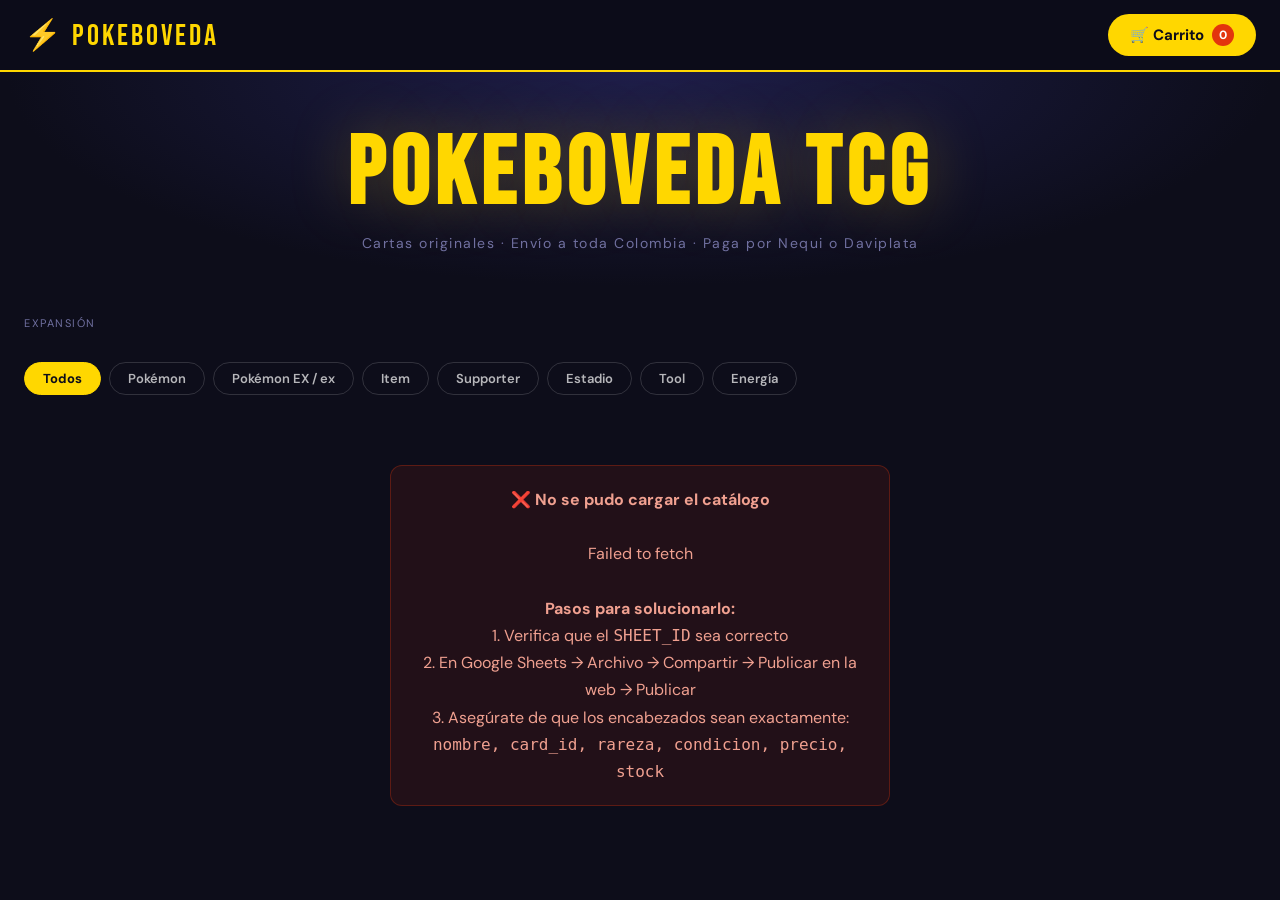
==== commit 995f5357: "Update index.html" ====
--- a/index.html
+++ b/index.html
@@ -7,7 +7,7 @@
   <link rel="preconnect" href="https://fonts.googleapis.com">
   <link href="https://fonts.googleapis.com/css2?family=Bebas+Neue&family=DM+Sans:wght@400;500;600&display=swap" rel="stylesheet">
   <style>
-    :root {
+    :root{
       --amarillo:#FFD700; --rojo:#E3350D;
       --oscuro:#0d0d1a; --medio:#13132b;
       --carta:#1a1a3a; --carta2:#20204a;
@@ -28,7 +28,7 @@
     .hero h1{font-family:'Bebas Neue',sans-serif;font-size:clamp(52px,10vw,96px);letter-spacing:6px;color:var(--amarillo);line-height:1;margin-bottom:10px;text-shadow:0 0 60px rgba(255,215,0,.25);}
     .hero p{color:var(--gris);font-size:14px;letter-spacing:1.5px;}
 
-    /* TABS EXPANSIÓN */
+    /* EXPANSIONES */
     .expansiones-wrap{max-width:1300px;margin:0 auto;padding:28px 24px 0;}
     .expansiones-label{font-size:11px;color:var(--gris);text-transform:uppercase;letter-spacing:1.5px;margin-bottom:10px;}
     .expansiones-scroll{display:flex;gap:8px;overflow-x:auto;padding-bottom:6px;scrollbar-width:none;}
@@ -58,24 +58,33 @@
     /* CATÁLOGO */
     .catalogo{display:grid;grid-template-columns:repeat(auto-fill,minmax(200px,1fr));gap:20px;max-width:1300px;margin:0 auto;padding:20px 24px 80px;}
 
-    /* CARTA — enlace que abre nueva pestaña */
-    .carta{background:var(--carta);border-radius:18px;overflow:hidden;border:1px solid rgba(255,255,255,.07);transition:transform .25s,box-shadow .25s;animation:fadeIn .35s ease both;cursor:pointer;text-decoration:none;display:block;color:inherit;}
+    .carta{background:var(--carta);border-radius:18px;overflow:hidden;border:1px solid rgba(255,255,255,.07);transition:transform .25s,box-shadow .25s;animation:fadeIn .35s ease both;cursor:pointer;text-decoration:none;display:block;color:inherit;position:relative;}
     .carta:hover{transform:translateY(-7px);box-shadow:0 16px 48px rgba(0,0,0,.5),0 0 0 1px rgba(255,215,0,.2);}
     .carta.oculta{display:none;}
+    .carta.sin-stock{opacity:.5;pointer-events:none;}
     @keyframes fadeIn{from{opacity:0;transform:translateY(14px)}to{opacity:1;transform:translateY(0)}}
 
     .carta-img{height:190px;background:linear-gradient(135deg,var(--medio),var(--carta2));display:flex;align-items:center;justify-content:center;position:relative;overflow:hidden;}
     .carta-img img{width:100%;height:100%;object-fit:contain;padding:8px;transition:transform .3s;}
     .carta:hover .carta-img img{transform:scale(1.05);}
     .img-placeholder{font-size:48px;opacity:.2;}
-    .carta-badge{position:absolute;bottom:8px;left:8px;font-size:10px;font-weight:700;letter-spacing:.6px;text-transform:uppercase;padding:3px 10px;border-radius:50px;background:rgba(0,0,0,.7);backdrop-filter:blur(4px);border:1px solid rgba(255,215,0,.3);color:var(--amarillo);}
-    .open-hint{position:absolute;top:8px;right:8px;background:rgba(0,0,0,.6);border-radius:50px;padding:3px 9px;font-size:10px;color:rgba(255,255,255,.5);opacity:0;transition:opacity .2s;}
+
+    /* Badge rareza (arriba izquierda) */
+    .badge-rareza{position:absolute;bottom:8px;left:8px;font-size:10px;font-weight:700;letter-spacing:.6px;text-transform:uppercase;padding:3px 10px;border-radius:50px;background:rgba(0,0,0,.75);backdrop-filter:blur(4px);border:1px solid rgba(255,215,0,.3);color:var(--amarillo);}
+
+    /* Badge stock (arriba derecha) */
+    .badge-stock{position:absolute;top:8px;right:8px;font-size:10px;font-weight:700;padding:3px 9px;border-radius:50px;backdrop-filter:blur(4px);}
+    .badge-stock.ok{background:rgba(46,204,113,.2);border:1px solid rgba(46,204,113,.4);color:var(--nm);}
+    .badge-stock.bajo{background:rgba(243,156,18,.2);border:1px solid rgba(243,156,18,.4);color:var(--lp);}
+    .badge-stock.agotado{background:rgba(227,53,13,.2);border:1px solid rgba(227,53,13,.4);color:var(--rojo);}
+
+    /* Hint */
+    .open-hint{position:absolute;top:8px;left:8px;background:rgba(0,0,0,.6);border-radius:50px;padding:3px 9px;font-size:10px;color:rgba(255,255,255,.5);opacity:0;transition:opacity .2s;}
     .carta:hover .open-hint{opacity:1;}
 
     .carta-body{padding:12px 14px 14px;display:flex;flex-direction:column;gap:5px;}
     .carta-set{font-size:10px;color:var(--gris);text-transform:uppercase;letter-spacing:1.2px;}
     .carta-body h3{font-size:15px;font-weight:600;color:var(--blanco);line-height:1.2;}
-    .tipo-pill{font-size:10px;font-weight:700;text-transform:uppercase;letter-spacing:.5px;padding:3px 9px;border-radius:50px;width:fit-content;background:rgba(255,215,0,.1);color:var(--amarillo);border:1px solid rgba(255,215,0,.2);}
     .condicion{font-size:10px;font-weight:600;padding:2px 9px;border-radius:50px;width:fit-content;}
     .nm{background:rgba(46,204,113,.15);color:var(--nm);}
     .lp{background:rgba(243,156,18,.15);color:var(--lp);}
@@ -173,14 +182,15 @@
 
 <script>
 // ============================================================
-// ✏️ CONFIGURACIÓN — solo cambia estos dos valores
+// ✏️ CONFIGURACIÓN
 // ============================================================
-const WA_NUM  = "573112345678";
-const SHEET_ID = "TU_SHEET_ID_AQUI";
+const WA_NUM   = "+573028678267";  // Tu número con código de país
+const SHEET_ID = "https://docs.google.com/spreadsheets/d/e/2PACX-1vQM1CG1V5_ljvPcwpnrfEawccvKZja5P_n4tHdwgiH1k3Fvbg-Vg3xdunP1_1psq8TFasW5ulv_NHBU/pubhtml"; // ID de tu Google Sheets
 // ============================================================
 
+// Subtipos disponibles por tipo de carta (para el filtro nivel 2)
 const SUBTIPOS_POR_TIPO = {
-  pokemon:   ['Normal','Holo','Reverse Holo','Full Art','Special Art','Rainbow','Gold'],
+  pokemon:   ['Normal','Holo','Reverse Holo'],
   ex:        ['Holo','Full Art','Special Art','Hyper Rare','Rainbow','Gold'],
   item:      ['Normal','Reverse Holo','Full Art','Gold'],
   supporter: ['Normal','Reverse Holo','Full Art','Special Art','Gold'],
@@ -189,13 +199,24 @@
   energia:   ['Normal','Especial','Rainbow','Gold'],
 };
 
+const COND_LABELS = {nm:'Near Mint', lp:'Lightly Played', mp:'Moderately Played'};
 const TIPO_LABELS = {
-  pokemon:'Pokémon', ex:'Pokémon EX/ex',
-  item:'Item', supporter:'Supporter',
-  estadio:'Estadio', tool:'Tool', energia:'Energía'
+  pokemon:'Pokémon', ex:'Pokémon EX/ex', item:'Item',
+  supporter:'Supporter', estadio:'Estadio', tool:'Tool', energia:'Energía'
 };
 
-const COND_LABELS = {nm:'Near Mint',lp:'Lightly Played',mp:'Moderately Played'};
+// Mapeo de rareza a subtipo para el filtro
+const RAREZA_A_SUBTIPO = {
+  'rainbow rare':'rainbow', 'rainbow':'rainbow',
+  'gold':'gold', 'gold rare':'gold',
+  'special illustration rare':'special-art',
+  'illustration rare':'special-art',
+  'full art':'full-art', 'full art rare':'full-art',
+  'hyper rare':'hyper-rare',
+  'holo rare':'holo', 'rare holo':'holo', 'holo':'holo',
+  'reverse holofoil':'reverse-holo', 'reverse holo':'reverse-holo',
+  'special energy':'especial',
+};
 
 let expansiones     = {};
 let expansionActiva = 'todas';
@@ -204,30 +225,30 @@
 let cartasActuales  = [];
 let carrito         = [];
 
-// ── Cargar todas las pestañas ──
+// ── Cargar todo ──
 async function cargarTodo() {
   try {
-    // Obtener GIDs de cada pestaña via gviz
     const gvizUrl = `https://docs.google.com/spreadsheets/d/${SHEET_ID}/gviz/tq?tqx=out:json`;
     const resp    = await fetch(gvizUrl);
     const texto   = await resp.text();
 
-    // Extraer pares {gid, nombre} de la respuesta
+    // Extraer pestañas del Sheets
     const pestañas = [];
-    const sheetMatches = [...texto.matchAll(/"sheetId":(\d+).*?"title":"([^"]+)"/g)];
-    if (sheetMatches.length) {
-      sheetMatches.forEach(m => pestañas.push({ gid: m[1], nombre: m[2] }));
+    const matches  = [...texto.matchAll(/"sheetId":(\d+).*?"title":"([^"]+)"/g)];
+    if (matches.length) {
+      matches.forEach(m => pestañas.push({ gid: m[1], nombre: m[2] }));
     } else {
-      // Fallback: solo la hoja 0
       pestañas.push({ gid: '0', nombre: 'Catálogo' });
     }
 
+    // Cargar cada pestaña en paralelo
     const resultados = await Promise.all(pestañas.map(p => cargarPestana(p.gid, p.nombre)));
     resultados.forEach(({ nombre, cartas }) => {
       if (cartas.length > 0) expansiones[nombre] = cartas;
     });
 
-    if (!Object.keys(expansiones).length) throw new Error('No se encontraron cartas en el Sheets.');
+    if (!Object.keys(expansiones).length)
+      throw new Error('No se encontraron cartas. Revisa que el Sheets tenga datos y esté publicado.');
 
     renderTabs();
     mostrarExpansion('todas');
@@ -236,27 +257,106 @@
     document.getElementById('tabs-exp').innerHTML = '';
     document.getElementById('contenedor-catalogo').innerHTML = `
       <div class="estado"><div class="error-box">
-        <strong>No se pudo cargar el catálogo</strong><br><br>
+        <strong>❌ No se pudo cargar el catálogo</strong><br><br>
         ${err.message}<br><br>
-        Asegúrate de que el <strong>SHEET_ID</strong> sea correcto y de que el Sheets esté publicado en la web
-        (Archivo → Compartir → Publicar en la web).
+        <strong>Pasos para solucionarlo:</strong><br>
+        1. Verifica que el <code>SHEET_ID</code> sea correcto<br>
+        2. En Google Sheets → Archivo → Compartir → Publicar en la web → Publicar<br>
+        3. Asegúrate de que los encabezados sean exactamente:
+        <code>nombre, card_id, rareza, condicion, precio, stock</code>
       </div></div>`;
   }
 }
 
+// ── Cargar una pestaña ──
 async function cargarPestana(gid, nombre) {
   try {
     const url  = `https://docs.google.com/spreadsheets/d/${SHEET_ID}/export?format=csv&gid=${gid}`;
     const resp = await fetch(url);
     if (!resp.ok) return { nombre, cartas: [] };
+
     const filas = parsearCSV(await resp.text());
     if (filas.length < 2) return { nombre, cartas: [] };
 
-    const headers = filas[0].map(h => h.trim().toLowerCase().replace(/ /g,'_'));
-    const datos   = filas.slice(1).filter(f => f.some(c => c.trim()));
-    const cartas  = await Promise.all(datos.map(f => enriquecerCarta(f, headers, nombre)));
-    return { nombre, cartas: cartas.filter(c => c && c.precio > 0) };
-  } catch { return { nombre, cartas: [] }; }
+    // Validar encabezados
+    const headers = filas[0].map(h => h.trim().toLowerCase());
+    // Columnas requeridas
+    const requeridas = ['nombre', 'card_id', 'rareza', 'condicion', 'precio', 'stock'];
+    const faltantes  = requeridas.filter(r => !headers.includes(r));
+    if (faltantes.length) {
+      console.warn(`Pestaña "${nombre}": faltan columnas: ${faltantes.join(', ')}`);
+    }
+
+    const datos = filas.slice(1).filter(f => f.some(c => c.trim()));
+    const cartas = await Promise.all(datos.map(f => procesarFila(f, headers, nombre)));
+    return { nombre, cartas: cartas.filter(c => c !== null) };
+
+  } catch (e) {
+    console.error(`Error cargando pestaña ${nombre}:`, e);
+    return { nombre, cartas: [] };
+  }
+}
+
+// ── Procesar cada fila del Sheets ──
+async function procesarFila(fila, headers, expansion) {
+  const get = col => {
+    const i = headers.indexOf(col);
+    return i >= 0 ? (fila[i] || '').trim() : '';
+  };
+
+  // Leer exactamente las 6 columnas definidas
+  const nombre    = get('nombre');
+  const cardId    = get('card_id');
+  const rareza    = get('rareza');
+  const condicion = get('condicion').toLowerCase() || 'nm';
+  const precio    = parseInt(get('precio').replace(/\D/g, '')) || 0;
+  const stock     = parseInt(get('stock')) || 0;
+
+  // Si no hay nombre ni card_id, ignorar la fila
+  if (!nombre && !cardId) return null;
+  // Si precio es 0, probablemente es una fila vacía
+  if (precio === 0) return null;
+
+  // Determinar subtipo desde la rareza del Sheets
+  const rarLower = rareza.toLowerCase();
+  let subtipo = 'normal';
+  for (const [key, val] of Object.entries(RAREZA_A_SUBTIPO)) {
+    if (rarLower.includes(key)) { subtipo = val; break; }
+  }
+
+  // Valores por defecto antes de llamar la API
+  let imagen    = null;
+  let set       = expansion;
+  let supertype = 'pokemon';
+
+  // Enriquecer con datos de la API (imagen y tipo de carta)
+  if (cardId) {
+    try {
+      const r = await fetch(`https://api.pokemontcg.io/v2/cards/${cardId}`);
+      if (r.ok) {
+        const d = (await r.json()).data;
+        imagen  = d.images?.large || d.images?.small || null;
+        set     = d.set?.name || expansion;
+
+        // Detectar el tipo para los filtros
+        const st   = (d.supertype || '').toLowerCase();
+        const subs = (d.subtypes  || []).map(s => s.toLowerCase());
+        if (subs.some(s => ['ex','gx','vmax','v','vstar'].includes(s))) supertype = 'ex';
+        else if (st === 'trainer') {
+          if      (subs.includes('supporter'))                          supertype = 'supporter';
+          else if (subs.includes('stadium'))                            supertype = 'estadio';
+          else if (subs.includes('tool')||subs.includes('pokémon tool'))supertype = 'tool';
+          else                                                          supertype = 'item';
+        }
+        else if (st === 'energy') supertype = 'energia';
+        else supertype = 'pokemon';
+      }
+    } catch (e) {
+      console.warn(`No se pudo obtener datos de API para ${cardId}`);
+    }
+  }
+
+  return { nombre, cardId, rareza, condicion, precio, stock, imagen, set, expansion, supertype, subtipo };
 }
 
 function parsearCSV(texto) {
@@ -272,64 +372,7 @@
   });
 }
 
-async function enriquecerCarta(fila, headers, expansion) {
-  const get = col => { const i = headers.indexOf(col); return i >= 0 ? (fila[i]||'').trim() : ''; };
-
-  const cardId    = get('card_id');
-  const precio    = parseInt(get('precio').replace(/\D/g,'')) || 0;
-  const condicion = get('condicion').toLowerCase() || 'nm';
-  const nCustom   = get('nombre_custom');
-  const tCustom   = get('tipo_custom').toLowerCase();
-  const sCustom   = get('subtipo_custom').toLowerCase().replace(/ /g,'-');
-
-  let nombre = nCustom || cardId;
-  let imagen = null, set = expansion, rareza = '', supertype = tCustom || 'pokemon', subtipo = sCustom;
-
-  if (cardId) {
-    try {
-      const r = await fetch(`https://api.pokemontcg.io/v2/cards/${cardId}`);
-      if (r.ok) {
-        const d = (await r.json()).data;
-        nombre  = nCustom || d.name;
-        imagen  = d.images?.large || d.images?.small || null;
-        set     = d.set?.name || expansion;
-        rareza  = d.rarity || '';
-
-        if (!tCustom) {
-          const st   = (d.supertype || '').toLowerCase();
-          const subs = (d.subtypes  || []).map(s => s.toLowerCase());
-          // EX y ex van juntos bajo el mismo tipo 'ex'
-          if (subs.some(s => ['ex','gx','vmax','v','vstar'].includes(s))) supertype = 'ex';
-          else if (st === 'trainer') {
-            if      (subs.includes('supporter'))                        supertype = 'supporter';
-            else if (subs.includes('stadium'))                          supertype = 'estadio';
-            else if (subs.includes('tool') || subs.includes('pokémon tool')) supertype = 'tool';
-            else                                                        supertype = 'item';
-          }
-          else if (st === 'energy') supertype = 'energia';
-          else supertype = 'pokemon';
-        }
-
-        if (!sCustom) {
-          const r2 = rareza.toLowerCase();
-          if      (r2.includes('rainbow'))              subtipo = 'rainbow';
-          else if (r2.includes('gold'))                 subtipo = 'gold';
-          else if (r2.includes('special illustration')) subtipo = 'special-art';
-          else if (r2.includes('full art'))             subtipo = 'full-art';
-          else if (r2.includes('hyper'))                subtipo = 'hyper-rare';
-          else if (r2.includes('reverse'))              subtipo = 'reverse-holo';
-          else if (r2.includes('holo'))                 subtipo = 'holo';
-          else if (r2.includes('special energy'))       subtipo = 'especial';
-          else                                          subtipo = 'normal';
-        }
-      }
-    } catch {}
-  }
-
-  return { cardId, nombre, imagen, set, expansion, precio, condicion, supertype, subtipo, rareza };
-}
-
-// ── Tabs ──
+// ── Tabs de expansión ──
 function renderTabs() {
   document.getElementById('tabs-exp').innerHTML =
     `<button class="tab-exp activo" onclick="mostrarExpansion('todas',this)">Todas</button>` +
@@ -343,7 +386,7 @@
   tipoActivo = 'todos'; subActivo = 'todos';
   document.querySelectorAll('.tab-exp').forEach(b => b.classList.remove('activo'));
   if (btn) btn.classList.add('activo');
-  document.querySelectorAll('.f1').forEach((b,i) => b.classList.toggle('activo', i===0));
+  document.querySelectorAll('.f1').forEach((b,i) => b.classList.toggle('activo', i === 0));
   document.getElementById('subtipo-wrap').classList.remove('visible');
 
   cartasActuales = exp === 'todas'
@@ -353,7 +396,14 @@
   renderCatalogo(cartasActuales);
 }
 
-// ── Catálogo ──
+// ── Renderizar catálogo ──
+function stockBadge(stock) {
+  if (stock <= 0)  return `<span class="badge-stock agotado">Agotado</span>`;
+  if (stock === 1) return `<span class="badge-stock bajo">Último</span>`;
+  if (stock <= 3)  return `<span class="badge-stock bajo">${stock} disponibles</span>`;
+  return `<span class="badge-stock ok">${stock} en stock</span>`;
+}
+
 function renderCatalogo(cartas) {
   const filtradas = cartas.filter(c => {
     const okT = tipoActivo === 'todos' || c.supertype === tipoActivo;
@@ -370,24 +420,33 @@
   document.getElementById('contenedor-catalogo').innerHTML =
     `<div class="catalogo">` +
     filtradas.map((c, i) => {
-      const p = new URLSearchParams({ id: c.cardId, exp: c.expansion, precio: c.precio, condicion: c.condicion });
+      const p = new URLSearchParams({
+        id:       c.cardId,
+        nombre:   c.nombre,
+        rareza:   c.rareza,
+        condicion:c.condicion,
+        precio:   c.precio,
+        stock:    c.stock,
+        exp:      c.expansion
+      });
+      const sinStock = c.stock <= 0;
       return `
-        <a class="carta" href="carta.html?${p}" target="_blank" rel="noopener"
+        <a class="carta${sinStock?' sin-stock':''}"
+           href="carta.html?${p}" target="_blank" rel="noopener"
            style="animation-delay:${i*.03}s">
           <div class="carta-img">
             ${c.imagen
               ? `<img src="${c.imagen}" alt="${c.nombre}" loading="lazy">`
               : `<span class="img-placeholder">🃏</span>`}
-            <span class="carta-badge">${subLabel(c.subtipo)}</span>
-            <span class="open-hint">↗ Ver detalle</span>
+            <span class="badge-rareza">${c.rareza || 'Normal'}</span>
+            ${stockBadge(c.stock)}
           </div>
           <div class="carta-body">
             <span class="carta-set">${c.set}</span>
             <h3>${c.nombre}</h3>
-            <span class="tipo-pill">${TIPO_LABELS[c.supertype]||c.supertype}</span>
-            <span class="condicion ${c.condicion}">${COND_LABELS[c.condicion]||c.condicion}</span>
+            <span class="condicion ${c.condicion}">${COND_LABELS[c.condicion] || c.condicion}</span>
             <div class="precio">${fmt(c.precio)}</div>
-            <div class="ver-btn">Ver detalles ↗</div>
+            <div class="ver-btn">${sinStock ? 'Sin stock' : 'Ver detalles ↗'}</div>
           </div>
         </a>`;
     }).join('') + `</div>`;
@@ -419,16 +478,12 @@
   renderCatalogo(cartasActuales);
 }
 
-function slug(s) { return s.toLowerCase().replace(/ /g,'-'); }
-function subLabel(s) {
-  return {'normal':'Normal','holo':'Holo','reverse-holo':'Reverse Holo','full-art':'Full Art',
-    'special-art':'Special Art','hyper-rare':'Hyper Rare','rainbow':'Rainbow','gold':'Gold','especial':'Especial'}[s]||s;
-}
-function fmt(v) { return '$'+v.toLocaleString('es-CO'); }
+function slug(s) { return s.toLowerCase().replace(/ /g, '-'); }
+function fmt(v)  { return '$' + v.toLocaleString('es-CO'); }
 
 // ── Carrito ──
 function cargarCarrito() {
-  try { carrito = JSON.parse(sessionStorage.getItem('carrito')||'[]'); } catch { carrito=[]; }
+  try { carrito = JSON.parse(sessionStorage.getItem('carrito') || '[]'); } catch { carrito = []; }
   renderCarrito();
 }
 function guardarCarrito() { sessionStorage.setItem('carrito', JSON.stringify(carrito)); }
@@ -444,19 +499,25 @@
 function renderCarrito() {
   const items = document.getElementById('panel-items');
   const foot  = document.getElementById('panel-foot');
-  document.getElementById('cnt').textContent = carrito.reduce((a,i) => a+i.cantidad, 0);
-  if (!carrito.length) { items.innerHTML='<p class="empty">Tu carrito está vacío</p>'; foot.style.display='none'; return; }
+  document.getElementById('cnt').textContent = carrito.reduce((a, i) => a + i.cantidad, 0);
+  if (!carrito.length) {
+    items.innerHTML = '<p class="empty">Tu carrito está vacío</p>';
+    foot.style.display = 'none'; return;
+  }
   items.innerHTML = carrito.map(i => `
     <div class="ci">
-      <div><div class="ci-name">${i.nombre}</div><div class="ci-set">${i.variante} · ${i.condicion.toUpperCase()}</div></div>
+      <div>
+        <div class="ci-name">${i.nombre}</div>
+        <div class="ci-set">${i.rareza} · ${(i.condicion||'').toUpperCase()}</div>
+      </div>
       <div class="ci-ctrl">
         <button onclick="cambiar('${i.id}',-1)">−</button>
         <span class="ci-qty">${i.cantidad}</span>
         <button onclick="cambiar('${i.id}',+1)">+</button>
       </div>
-      <div class="ci-price">${fmt(i.precio*i.cantidad)}</div>
+      <div class="ci-price">${fmt(i.precio * i.cantidad)}</div>
     </div>`).join('');
-  const total = carrito.reduce((a,i) => a+i.precio*i.cantidad, 0);
+  const total = carrito.reduce((a, i) => a + i.precio * i.cantidad, 0);
   document.getElementById('total-val').textContent = fmt(total);
   foot.style.display = 'flex';
 }
@@ -465,15 +526,17 @@
   document.getElementById('panel').classList.toggle('open');
   document.getElementById('overlay').classList.toggle('vis');
 }
-function vaciar() { carrito=[]; guardarCarrito(); renderCarrito(); }
+function vaciar() { carrito = []; guardarCarrito(); renderCarrito(); }
 
 function enviarWA() {
   if (!carrito.length) return;
-  const total = carrito.reduce((a,i) => a+i.precio*i.cantidad, 0);
+  const total = carrito.reduce((a, i) => a + i.precio * i.cantidad, 0);
   let msg = '¡Hola! Quiero hacer el siguiente pedido:\n\n';
-  carrito.forEach(i => { msg+=`• ${i.cantidad}x ${i.nombre} — ${i.variante} — ${i.condicion.toUpperCase()} — ${fmt(i.precio*i.cantidad)}\n`; });
+  carrito.forEach(i => {
+    msg += `• ${i.cantidad}x ${i.nombre} — ${i.rareza} — ${(i.condicion||'').toUpperCase()} — ${fmt(i.precio * i.cantidad)}\n`;
+  });
   msg += `\n*Total: ${fmt(total)}*\n\n¿Cómo coordino el pago?`;
-  window.open(`https://wa.me/${WA_NUM}?text=${encodeURIComponent(msg)}`,'_blank');
+  window.open(`https://wa.me/${WA_NUM}?text=${encodeURIComponent(msg)}`, '_blank');
 }
 
 cargarCarrito();
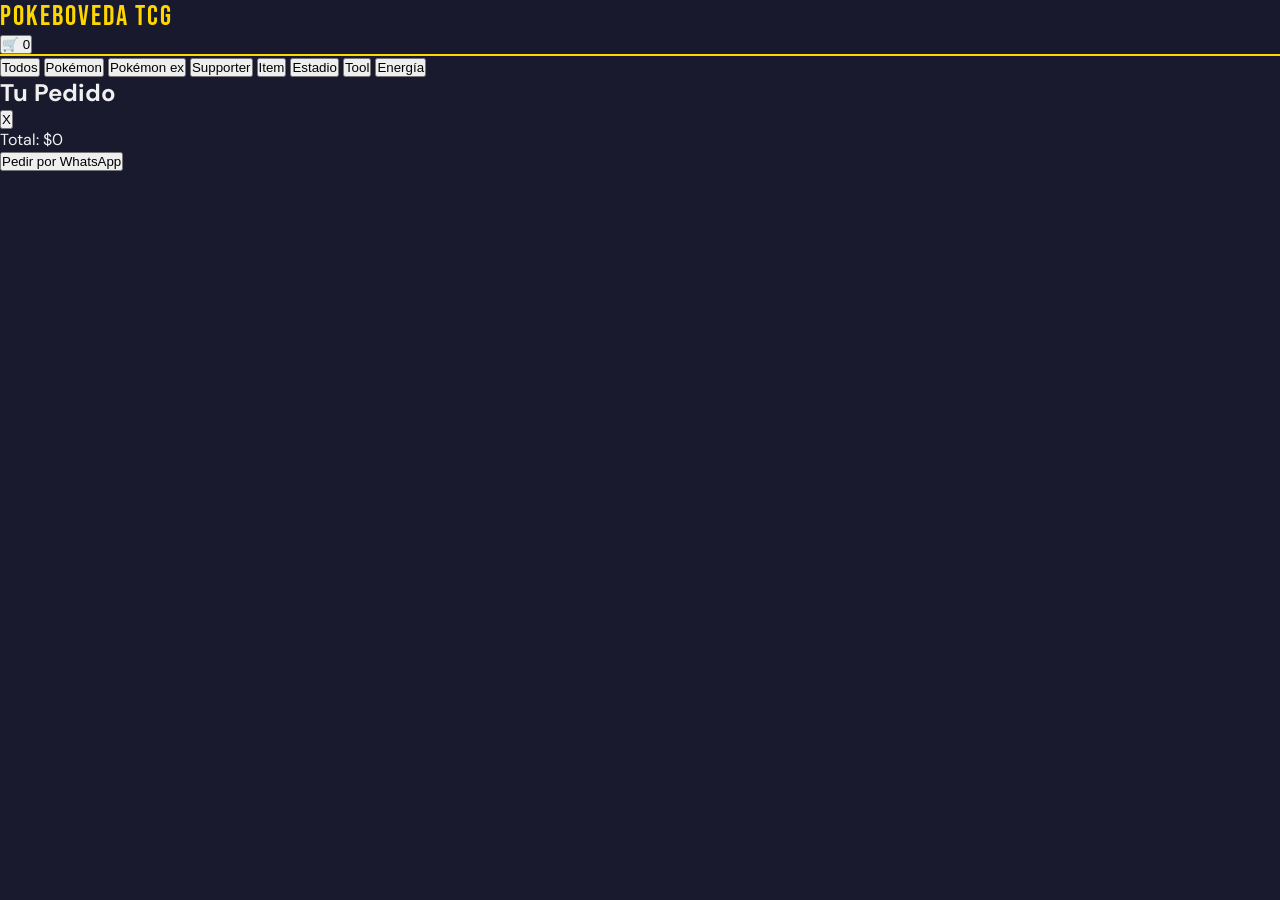
==== commit bd3ee851: "index.html" ====
--- a/index.html
+++ b/index.html
@@ -1,546 +1,51 @@
 <!DOCTYPE html>
 <html lang="es">
 <head>
-  <meta charset="UTF-8">
-  <meta name="viewport" content="width=device-width, initial-scale=1.0">
-  <title>Pokeboveda — Cartas Pokémon TCG</title>
-  <link rel="preconnect" href="https://fonts.googleapis.com">
-  <link href="https://fonts.googleapis.com/css2?family=Bebas+Neue&family=DM+Sans:wght@400;500;600&display=swap" rel="stylesheet">
-  <style>
-    :root{
-      --amarillo:#FFD700; --rojo:#E3350D;
-      --oscuro:#0d0d1a; --medio:#13132b;
-      --carta:#1a1a3a; --carta2:#20204a;
-      --blanco:#eeeef5; --gris:#7070a0;
-      --nm:#2ecc71; --lp:#f39c12; --mp:#e74c3c;
-    }
-    *{margin:0;padding:0;box-sizing:border-box;}
-    body{font-family:'DM Sans',sans-serif;background:var(--oscuro);color:var(--blanco);min-height:100vh;}
-
-    header{position:sticky;top:0;z-index:100;background:rgba(13,13,26,.97);backdrop-filter:blur(12px);border-bottom:2px solid var(--amarillo);}
-    .header-inner{max-width:1300px;margin:0 auto;padding:14px 24px;display:flex;justify-content:space-between;align-items:center;}
-    .logo{font-family:'Bebas Neue',sans-serif;font-size:30px;letter-spacing:3px;color:var(--amarillo);}
-    .carrito-btn{background:var(--amarillo);color:#0d0d1a;border:none;padding:10px 22px;border-radius:50px;font-family:'DM Sans',sans-serif;font-weight:700;font-size:15px;cursor:pointer;display:flex;align-items:center;gap:8px;transition:transform .2s,box-shadow .2s;}
-    .carrito-btn:hover{transform:translateY(-2px);box-shadow:0 6px 24px rgba(255,215,0,.35);}
-    .carrito-count{background:var(--rojo);color:#fff;border-radius:50%;width:22px;height:22px;display:flex;align-items:center;justify-content:center;font-size:12px;font-weight:700;}
-
-    .hero{text-align:center;padding:56px 24px 36px;background:radial-gradient(ellipse at 50% 0%,#1e1e4a 0%,var(--oscuro) 70%);}
-    .hero h1{font-family:'Bebas Neue',sans-serif;font-size:clamp(52px,10vw,96px);letter-spacing:6px;color:var(--amarillo);line-height:1;margin-bottom:10px;text-shadow:0 0 60px rgba(255,215,0,.25);}
-    .hero p{color:var(--gris);font-size:14px;letter-spacing:1.5px;}
-
-    /* EXPANSIONES */
-    .expansiones-wrap{max-width:1300px;margin:0 auto;padding:28px 24px 0;}
-    .expansiones-label{font-size:11px;color:var(--gris);text-transform:uppercase;letter-spacing:1.5px;margin-bottom:10px;}
-    .expansiones-scroll{display:flex;gap:8px;overflow-x:auto;padding-bottom:6px;scrollbar-width:none;}
-    .expansiones-scroll::-webkit-scrollbar{display:none;}
-    .tab-exp{flex-shrink:0;font-family:'DM Sans',sans-serif;font-size:13px;font-weight:600;padding:8px 20px;border-radius:50px;cursor:pointer;border:2px solid rgba(255,215,0,.2);background:transparent;color:rgba(255,255,255,.6);transition:all .18s;white-space:nowrap;}
-    .tab-exp:hover{border-color:var(--amarillo);color:var(--amarillo);}
-    .tab-exp.activo{background:rgba(255,215,0,.15);border-color:var(--amarillo);color:var(--amarillo);font-weight:700;}
-
-    /* FILTROS */
-    .filtros-section{max-width:1300px;margin:0 auto;padding:16px 24px 0;}
-    .filtros-row{display:flex;gap:8px;flex-wrap:wrap;}
-    .f1{font-family:'DM Sans',sans-serif;font-size:13px;font-weight:600;padding:7px 18px;border-radius:50px;cursor:pointer;border:1.5px solid rgba(255,255,255,.15);background:transparent;color:rgba(255,255,255,.7);transition:all .18s;}
-    .f1:hover{border-color:var(--amarillo);color:var(--amarillo);}
-    .f1.activo{background:var(--amarillo);border-color:var(--amarillo);color:#0d0d1a;font-weight:700;}
-    .subtipo-wrap{display:flex;gap:6px;flex-wrap:wrap;align-items:center;margin-top:10px;max-height:0;overflow:hidden;opacity:0;transition:max-height .3s,opacity .3s;}
-    .subtipo-wrap.visible{max-height:80px;opacity:1;}
-    .f2{font-family:'DM Sans',sans-serif;font-size:12px;font-weight:500;padding:5px 14px;border-radius:50px;cursor:pointer;background:rgba(255,255,255,.04);border:1px solid rgba(255,255,255,.1);color:rgba(255,255,255,.55);transition:all .18s;}
-    .f2:hover{border-color:rgba(255,215,0,.5);color:var(--amarillo);}
-    .f2.activo{background:rgba(255,215,0,.12);border-color:var(--amarillo);color:var(--amarillo);font-weight:700;}
-
-    /* ESTADO */
-    .estado{text-align:center;padding:60px 24px;color:var(--gris);font-size:16px;}
-    .spinner{width:40px;height:40px;border:3px solid rgba(255,215,0,.2);border-top-color:var(--amarillo);border-radius:50%;animation:spin .8s linear infinite;margin:0 auto 16px;}
-    @keyframes spin{to{transform:rotate(360deg);}}
-    .error-box{background:rgba(227,53,13,.1);border:1px solid rgba(227,53,13,.3);border-radius:12px;padding:20px;max-width:500px;margin:0 auto;color:#f0a090;line-height:1.7;}
-
-    /* CATÁLOGO */
-    .catalogo{display:grid;grid-template-columns:repeat(auto-fill,minmax(200px,1fr));gap:20px;max-width:1300px;margin:0 auto;padding:20px 24px 80px;}
-
-    .carta{background:var(--carta);border-radius:18px;overflow:hidden;border:1px solid rgba(255,255,255,.07);transition:transform .25s,box-shadow .25s;animation:fadeIn .35s ease both;cursor:pointer;text-decoration:none;display:block;color:inherit;position:relative;}
-    .carta:hover{transform:translateY(-7px);box-shadow:0 16px 48px rgba(0,0,0,.5),0 0 0 1px rgba(255,215,0,.2);}
-    .carta.oculta{display:none;}
-    .carta.sin-stock{opacity:.5;pointer-events:none;}
-    @keyframes fadeIn{from{opacity:0;transform:translateY(14px)}to{opacity:1;transform:translateY(0)}}
-
-    .carta-img{height:190px;background:linear-gradient(135deg,var(--medio),var(--carta2));display:flex;align-items:center;justify-content:center;position:relative;overflow:hidden;}
-    .carta-img img{width:100%;height:100%;object-fit:contain;padding:8px;transition:transform .3s;}
-    .carta:hover .carta-img img{transform:scale(1.05);}
-    .img-placeholder{font-size:48px;opacity:.2;}
-
-    /* Badge rareza (arriba izquierda) */
-    .badge-rareza{position:absolute;bottom:8px;left:8px;font-size:10px;font-weight:700;letter-spacing:.6px;text-transform:uppercase;padding:3px 10px;border-radius:50px;background:rgba(0,0,0,.75);backdrop-filter:blur(4px);border:1px solid rgba(255,215,0,.3);color:var(--amarillo);}
-
-    /* Badge stock (arriba derecha) */
-    .badge-stock{position:absolute;top:8px;right:8px;font-size:10px;font-weight:700;padding:3px 9px;border-radius:50px;backdrop-filter:blur(4px);}
-    .badge-stock.ok{background:rgba(46,204,113,.2);border:1px solid rgba(46,204,113,.4);color:var(--nm);}
-    .badge-stock.bajo{background:rgba(243,156,18,.2);border:1px solid rgba(243,156,18,.4);color:var(--lp);}
-    .badge-stock.agotado{background:rgba(227,53,13,.2);border:1px solid rgba(227,53,13,.4);color:var(--rojo);}
-
-    /* Hint */
-    .open-hint{position:absolute;top:8px;left:8px;background:rgba(0,0,0,.6);border-radius:50px;padding:3px 9px;font-size:10px;color:rgba(255,255,255,.5);opacity:0;transition:opacity .2s;}
-    .carta:hover .open-hint{opacity:1;}
-
-    .carta-body{padding:12px 14px 14px;display:flex;flex-direction:column;gap:5px;}
-    .carta-set{font-size:10px;color:var(--gris);text-transform:uppercase;letter-spacing:1.2px;}
-    .carta-body h3{font-size:15px;font-weight:600;color:var(--blanco);line-height:1.2;}
-    .condicion{font-size:10px;font-weight:600;padding:2px 9px;border-radius:50px;width:fit-content;}
-    .nm{background:rgba(46,204,113,.15);color:var(--nm);}
-    .lp{background:rgba(243,156,18,.15);color:var(--lp);}
-    .mp{background:rgba(231,76,60,.15);color:var(--mp);}
-    .precio{font-family:'Bebas Neue',sans-serif;font-size:26px;color:var(--amarillo);}
-    .ver-btn{width:100%;margin-top:4px;background:transparent;border:1.5px solid rgba(255,215,0,.35);color:var(--amarillo);padding:8px;border-radius:8px;font-family:'DM Sans',sans-serif;font-weight:600;font-size:13px;text-align:center;transition:all .2s;}
-    .carta:hover .ver-btn{background:var(--amarillo);color:#0d0d1a;}
-
-    /* CARRITO */
-    .overlay{display:none;position:fixed;inset:0;background:rgba(0,0,0,.65);z-index:200;}
-    .overlay.vis{display:block;}
-    .panel{position:fixed;top:0;right:-430px;width:420px;max-width:100vw;height:100vh;background:var(--medio);border-left:2px solid var(--amarillo);z-index:300;transition:right .35s cubic-bezier(.4,0,.2,1);display:flex;flex-direction:column;}
-    .panel.open{right:0;}
-    .panel-head{display:flex;justify-content:space-between;align-items:center;padding:20px 24px;border-bottom:1px solid rgba(255,255,255,.08);}
-    .panel-head h2{font-family:'Bebas Neue',sans-serif;font-size:28px;letter-spacing:2px;color:var(--amarillo);}
-    .panel-head button{background:transparent;border:none;color:var(--blanco);font-size:20px;cursor:pointer;padding:4px 8px;border-radius:6px;transition:background .2s;}
-    .panel-head button:hover{background:rgba(255,255,255,.1);}
-    .panel-items{flex:1;overflow-y:auto;padding:16px 24px;display:flex;flex-direction:column;gap:10px;}
-    .empty{color:var(--gris);text-align:center;margin-top:48px;font-size:15px;}
-    .ci{background:rgba(255,255,255,.04);border-radius:10px;padding:12px 14px;display:flex;justify-content:space-between;align-items:center;gap:10px;border:1px solid rgba(255,255,255,.06);}
-    .ci-name{font-weight:500;font-size:13px;line-height:1.3;}
-    .ci-set{font-size:11px;color:var(--gris);margin-top:2px;}
-    .ci-ctrl{display:flex;align-items:center;gap:8px;}
-    .ci-ctrl button{background:rgba(255,255,255,.1);border:none;color:var(--blanco);width:26px;height:26px;border-radius:6px;cursor:pointer;font-size:14px;font-weight:700;display:flex;align-items:center;justify-content:center;transition:background .2s;}
-    .ci-ctrl button:hover{background:rgba(255,215,0,.3);}
-    .ci-qty{min-width:20px;text-align:center;font-weight:600;}
-    .ci-price{font-family:'Bebas Neue',sans-serif;font-size:20px;color:var(--amarillo);white-space:nowrap;}
-    .panel-foot{padding:18px 24px;border-top:1px solid rgba(255,255,255,.08);display:flex;flex-direction:column;gap:10px;}
-    .total-row{display:flex;justify-content:space-between;align-items:baseline;}
-    .total-row span{font-size:15px;color:var(--gris);}
-    .total-row strong{font-family:'Bebas Neue',sans-serif;font-size:30px;color:var(--amarillo);}
-    .btn-wa{background:#25D366;color:#fff;border:none;padding:16px;border-radius:12px;font-family:'DM Sans',sans-serif;font-weight:700;font-size:16px;cursor:pointer;transition:transform .2s,box-shadow .2s;}
-    .btn-wa:hover{transform:translateY(-2px);box-shadow:0 6px 24px rgba(37,211,102,.4);}
-    .btn-clear{background:transparent;border:1px solid rgba(255,255,255,.12);color:var(--gris);padding:9px;border-radius:8px;cursor:pointer;font-family:'DM Sans',sans-serif;font-size:13px;transition:all .2s;}
-    .btn-clear:hover{border-color:var(--mp);color:var(--mp);}
-
-    @media(max-width:640px){
-      .catalogo{grid-template-columns:repeat(2,1fr);gap:12px;padding:12px 12px 80px;}
-      .panel{width:100vw;}
-      .hero h1{font-size:52px;}
-    }
-  </style>
+    <meta charset="UTF-8">
+    <meta name="viewport" content="width=device-width, initial-scale=1.0">
+    <title>Pokeboveda TCG — Store</title>
+    <link href="https://fonts.googleapis.com/css2?family=Bebas+Neue&family=DM+Sans:wght@400;500;700&display=swap" rel="stylesheet">
+    <link rel="stylesheet" href="style.css">
 </head>
 <body>
 
 <header>
-  <div class="header-inner">
-    <div class="logo">⚡ Pokeboveda</div>
-    <button class="carrito-btn" onclick="toggleCarrito()">
-      🛒 Carrito <span class="carrito-count" id="cnt">0</span>
-    </button>
-  </div>
+    <div class="header-content">
+        <div class="logo">POKEBOVEDA <span>TCG</span></div>
+        <button class="cart-btn" onclick="toggleCart()">🛒 <span id="cart-count">0</span></button>
+    </div>
 </header>
 
-<section class="hero">
-  <h1>Pokeboveda TCG</h1>
-  <p>Cartas originales · Envío a toda Colombia · Paga por Nequi o Daviplata</p>
-</section>
+<main>
+    <nav class="filter-main">
+        <button class="f-btn active" onclick="filterType('todos', this)">Todos</button>
+        <button class="f-btn" onclick="filterType('pokemon', this)">Pokémon</button>
+        <button class="f-btn" onclick="filterType('ex', this)">Pokémon ex</button>
+        <button class="f-btn" onclick="filterType('supporter', this)">Supporter</button>
+        <button class="f-btn" onclick="filterType('item', this)">Item</button>
+        <button class="f-btn" onclick="filterType('estadio', this)">Estadio</button>
+        <button class="f-btn" onclick="filterType('tool', this)">Tool</button>
+        <button class="f-btn" onclick="filterType('energia', this)">Energía</button>
+    </nav>
 
-<div class="expansiones-wrap">
-  <div class="expansiones-label">Expansión</div>
-  <div class="expansiones-scroll" id="tabs-exp">
-    <div class="spinner" style="margin:0;width:24px;height:24px;border-width:2px;"></div>
-  </div>
+    <div id="sub-filters" class="filter-sub">
+        </div>
+
+    <section id="catalog" class="grid"></section>
+</main>
+
+<div id="cart-panel" class="cart-panel">
+    <div class="cart-header">
+        <h2>Tu Pedido</h2>
+        <button onclick="toggleCart()">X</button>
+    </div>
+    <div id="cart-items"></div>
+    <div class="cart-footer">
+        <div class="total">Total: <span id="cart-total">$0</span></div>
+        <button class="btn-wa" onclick="sendWhatsApp()">Pedir por WhatsApp</button>
+    </div>
 </div>
 
-<div class="filtros-section">
-  <div class="filtros-row">
-    <button class="f1 activo" onclick="elegirTipo('todos',this)">Todos</button>
-    <button class="f1" onclick="elegirTipo('pokemon',this)">Pokémon</button>
-    <button class="f1" onclick="elegirTipo('ex',this)">Pokémon EX / ex</button>
-    <button class="f1" onclick="elegirTipo('item',this)">Item</button>
-    <button class="f1" onclick="elegirTipo('supporter',this)">Supporter</button>
-    <button class="f1" onclick="elegirTipo('estadio',this)">Estadio</button>
-    <button class="f1" onclick="elegirTipo('tool',this)">Tool</button>
-    <button class="f1" onclick="elegirTipo('energia',this)">Energía</button>
-  </div>
-  <div class="subtipo-wrap" id="subtipo-wrap"></div>
-</div>
-
-<div id="contenedor-catalogo">
-  <div class="estado"><div class="spinner"></div><p>Cargando catálogo...</p></div>
-</div>
-
-<div class="overlay" id="overlay" onclick="toggleCarrito()"></div>
-<aside class="panel" id="panel">
-  <div class="panel-head"><h2>Tu pedido</h2><button onclick="toggleCarrito()">✕</button></div>
-  <div class="panel-items" id="panel-items"><p class="empty">Tu carrito está vacío</p></div>
-  <div class="panel-foot" id="panel-foot" style="display:none">
-    <div class="total-row"><span>Total</span><strong id="total-val">$0</strong></div>
-    <button class="btn-wa" onclick="enviarWA()">📲 Pedir por WhatsApp</button>
-    <button class="btn-clear" onclick="vaciar()">Vaciar carrito</button>
-  </div>
-</aside>
-
-<script>
-// ============================================================
-// ✏️ CONFIGURACIÓN
-// ============================================================
-const WA_NUM   = "+573028678267";  // Tu número con código de país
-const SHEET_ID = "https://docs.google.com/spreadsheets/d/e/2PACX-1vQM1CG1V5_ljvPcwpnrfEawccvKZja5P_n4tHdwgiH1k3Fvbg-Vg3xdunP1_1psq8TFasW5ulv_NHBU/pubhtml"; // ID de tu Google Sheets
-// ============================================================
-
-// Subtipos disponibles por tipo de carta (para el filtro nivel 2)
-const SUBTIPOS_POR_TIPO = {
-  pokemon:   ['Normal','Holo','Reverse Holo'],
-  ex:        ['Holo','Full Art','Special Art','Hyper Rare','Rainbow','Gold'],
-  item:      ['Normal','Reverse Holo','Full Art','Gold'],
-  supporter: ['Normal','Reverse Holo','Full Art','Special Art','Gold'],
-  estadio:   ['Normal','Reverse Holo','Full Art'],
-  tool:      ['Normal','Reverse Holo','Full Art','Gold'],
-  energia:   ['Normal','Especial','Rainbow','Gold'],
-};
-
-const COND_LABELS = {nm:'Near Mint', lp:'Lightly Played', mp:'Moderately Played'};
-const TIPO_LABELS = {
-  pokemon:'Pokémon', ex:'Pokémon EX/ex', item:'Item',
-  supporter:'Supporter', estadio:'Estadio', tool:'Tool', energia:'Energía'
-};
-
-// Mapeo de rareza a subtipo para el filtro
-const RAREZA_A_SUBTIPO = {
-  'rainbow rare':'rainbow', 'rainbow':'rainbow',
-  'gold':'gold', 'gold rare':'gold',
-  'special illustration rare':'special-art',
-  'illustration rare':'special-art',
-  'full art':'full-art', 'full art rare':'full-art',
-  'hyper rare':'hyper-rare',
-  'holo rare':'holo', 'rare holo':'holo', 'holo':'holo',
-  'reverse holofoil':'reverse-holo', 'reverse holo':'reverse-holo',
-  'special energy':'especial',
-};
-
-let expansiones     = {};
-let expansionActiva = 'todas';
-let tipoActivo      = 'todos';
-let subActivo       = 'todos';
-let cartasActuales  = [];
-let carrito         = [];
-
-// ── Cargar todo ──
-async function cargarTodo() {
-  try {
-    const gvizUrl = `https://docs.google.com/spreadsheets/d/${SHEET_ID}/gviz/tq?tqx=out:json`;
-    const resp    = await fetch(gvizUrl);
-    const texto   = await resp.text();
-
-    // Extraer pestañas del Sheets
-    const pestañas = [];
-    const matches  = [...texto.matchAll(/"sheetId":(\d+).*?"title":"([^"]+)"/g)];
-    if (matches.length) {
-      matches.forEach(m => pestañas.push({ gid: m[1], nombre: m[2] }));
-    } else {
-      pestañas.push({ gid: '0', nombre: 'Catálogo' });
-    }
-
-    // Cargar cada pestaña en paralelo
-    const resultados = await Promise.all(pestañas.map(p => cargarPestana(p.gid, p.nombre)));
-    resultados.forEach(({ nombre, cartas }) => {
-      if (cartas.length > 0) expansiones[nombre] = cartas;
-    });
-
-    if (!Object.keys(expansiones).length)
-      throw new Error('No se encontraron cartas. Revisa que el Sheets tenga datos y esté publicado.');
-
-    renderTabs();
-    mostrarExpansion('todas');
-
-  } catch (err) {
-    document.getElementById('tabs-exp').innerHTML = '';
-    document.getElementById('contenedor-catalogo').innerHTML = `
-      <div class="estado"><div class="error-box">
-        <strong>❌ No se pudo cargar el catálogo</strong><br><br>
-        ${err.message}<br><br>
-        <strong>Pasos para solucionarlo:</strong><br>
-        1. Verifica que el <code>SHEET_ID</code> sea correcto<br>
-        2. En Google Sheets → Archivo → Compartir → Publicar en la web → Publicar<br>
-        3. Asegúrate de que los encabezados sean exactamente:
-        <code>nombre, card_id, rareza, condicion, precio, stock</code>
-      </div></div>`;
-  }
-}
-
-// ── Cargar una pestaña ──
-async function cargarPestana(gid, nombre) {
-  try {
-    const url  = `https://docs.google.com/spreadsheets/d/${SHEET_ID}/export?format=csv&gid=${gid}`;
-    const resp = await fetch(url);
-    if (!resp.ok) return { nombre, cartas: [] };
-
-    const filas = parsearCSV(await resp.text());
-    if (filas.length < 2) return { nombre, cartas: [] };
-
-    // Validar encabezados
-    const headers = filas[0].map(h => h.trim().toLowerCase());
-    // Columnas requeridas
-    const requeridas = ['nombre', 'card_id', 'rareza', 'condicion', 'precio', 'stock'];
-    const faltantes  = requeridas.filter(r => !headers.includes(r));
-    if (faltantes.length) {
-      console.warn(`Pestaña "${nombre}": faltan columnas: ${faltantes.join(', ')}`);
-    }
-
-    const datos = filas.slice(1).filter(f => f.some(c => c.trim()));
-    const cartas = await Promise.all(datos.map(f => procesarFila(f, headers, nombre)));
-    return { nombre, cartas: cartas.filter(c => c !== null) };
-
-  } catch (e) {
-    console.error(`Error cargando pestaña ${nombre}:`, e);
-    return { nombre, cartas: [] };
-  }
-}
-
-// ── Procesar cada fila del Sheets ──
-async function procesarFila(fila, headers, expansion) {
-  const get = col => {
-    const i = headers.indexOf(col);
-    return i >= 0 ? (fila[i] || '').trim() : '';
-  };
-
-  // Leer exactamente las 6 columnas definidas
-  const nombre    = get('nombre');
-  const cardId    = get('card_id');
-  const rareza    = get('rareza');
-  const condicion = get('condicion').toLowerCase() || 'nm';
-  const precio    = parseInt(get('precio').replace(/\D/g, '')) || 0;
-  const stock     = parseInt(get('stock')) || 0;
-
-  // Si no hay nombre ni card_id, ignorar la fila
-  if (!nombre && !cardId) return null;
-  // Si precio es 0, probablemente es una fila vacía
-  if (precio === 0) return null;
-
-  // Determinar subtipo desde la rareza del Sheets
-  const rarLower = rareza.toLowerCase();
-  let subtipo = 'normal';
-  for (const [key, val] of Object.entries(RAREZA_A_SUBTIPO)) {
-    if (rarLower.includes(key)) { subtipo = val; break; }
-  }
-
-  // Valores por defecto antes de llamar la API
-  let imagen    = null;
-  let set       = expansion;
-  let supertype = 'pokemon';
-
-  // Enriquecer con datos de la API (imagen y tipo de carta)
-  if (cardId) {
-    try {
-      const r = await fetch(`https://api.pokemontcg.io/v2/cards/${cardId}`);
-      if (r.ok) {
-        const d = (await r.json()).data;
-        imagen  = d.images?.large || d.images?.small || null;
-        set     = d.set?.name || expansion;
-
-        // Detectar el tipo para los filtros
-        const st   = (d.supertype || '').toLowerCase();
-        const subs = (d.subtypes  || []).map(s => s.toLowerCase());
-        if (subs.some(s => ['ex','gx','vmax','v','vstar'].includes(s))) supertype = 'ex';
-        else if (st === 'trainer') {
-          if      (subs.includes('supporter'))                          supertype = 'supporter';
-          else if (subs.includes('stadium'))                            supertype = 'estadio';
-          else if (subs.includes('tool')||subs.includes('pokémon tool'))supertype = 'tool';
-          else                                                          supertype = 'item';
-        }
-        else if (st === 'energy') supertype = 'energia';
-        else supertype = 'pokemon';
-      }
-    } catch (e) {
-      console.warn(`No se pudo obtener datos de API para ${cardId}`);
-    }
-  }
-
-  return { nombre, cardId, rareza, condicion, precio, stock, imagen, set, expansion, supertype, subtipo };
-}
-
-function parsearCSV(texto) {
-  return texto.trim().split('\n').map(linea => {
-    const cols = []; let actual = '', dentro = false;
-    for (const c of linea) {
-      if (c === '"') dentro = !dentro;
-      else if (c === ',' && !dentro) { cols.push(actual.trim()); actual = ''; }
-      else actual += c;
-    }
-    cols.push(actual.trim());
-    return cols;
-  });
-}
-
-// ── Tabs de expansión ──
-function renderTabs() {
-  document.getElementById('tabs-exp').innerHTML =
-    `<button class="tab-exp activo" onclick="mostrarExpansion('todas',this)">Todas</button>` +
-    Object.keys(expansiones).map(n =>
-      `<button class="tab-exp" onclick="mostrarExpansion('${n}',this)">${n}</button>`
-    ).join('');
-}
-
-function mostrarExpansion(exp, btn) {
-  expansionActiva = exp;
-  tipoActivo = 'todos'; subActivo = 'todos';
-  document.querySelectorAll('.tab-exp').forEach(b => b.classList.remove('activo'));
-  if (btn) btn.classList.add('activo');
-  document.querySelectorAll('.f1').forEach((b,i) => b.classList.toggle('activo', i === 0));
-  document.getElementById('subtipo-wrap').classList.remove('visible');
-
-  cartasActuales = exp === 'todas'
-    ? Object.values(expansiones).flat()
-    : (expansiones[exp] || []);
-
-  renderCatalogo(cartasActuales);
-}
-
-// ── Renderizar catálogo ──
-function stockBadge(stock) {
-  if (stock <= 0)  return `<span class="badge-stock agotado">Agotado</span>`;
-  if (stock === 1) return `<span class="badge-stock bajo">Último</span>`;
-  if (stock <= 3)  return `<span class="badge-stock bajo">${stock} disponibles</span>`;
-  return `<span class="badge-stock ok">${stock} en stock</span>`;
-}
-
-function renderCatalogo(cartas) {
-  const filtradas = cartas.filter(c => {
-    const okT = tipoActivo === 'todos' || c.supertype === tipoActivo;
-    const okS = subActivo  === 'todos' || c.subtipo   === subActivo;
-    return okT && okS;
-  });
-
-  if (!filtradas.length) {
-    document.getElementById('contenedor-catalogo').innerHTML =
-      '<div class="estado"><p>No hay cartas con ese filtro.</p></div>';
-    return;
-  }
-
-  document.getElementById('contenedor-catalogo').innerHTML =
-    `<div class="catalogo">` +
-    filtradas.map((c, i) => {
-      const p = new URLSearchParams({
-        id:       c.cardId,
-        nombre:   c.nombre,
-        rareza:   c.rareza,
-        condicion:c.condicion,
-        precio:   c.precio,
-        stock:    c.stock,
-        exp:      c.expansion
-      });
-      const sinStock = c.stock <= 0;
-      return `
-        <a class="carta${sinStock?' sin-stock':''}"
-           href="carta.html?${p}" target="_blank" rel="noopener"
-           style="animation-delay:${i*.03}s">
-          <div class="carta-img">
-            ${c.imagen
-              ? `<img src="${c.imagen}" alt="${c.nombre}" loading="lazy">`
-              : `<span class="img-placeholder">🃏</span>`}
-            <span class="badge-rareza">${c.rareza || 'Normal'}</span>
-            ${stockBadge(c.stock)}
-          </div>
-          <div class="carta-body">
-            <span class="carta-set">${c.set}</span>
-            <h3>${c.nombre}</h3>
-            <span class="condicion ${c.condicion}">${COND_LABELS[c.condicion] || c.condicion}</span>
-            <div class="precio">${fmt(c.precio)}</div>
-            <div class="ver-btn">${sinStock ? 'Sin stock' : 'Ver detalles ↗'}</div>
-          </div>
-        </a>`;
-    }).join('') + `</div>`;
-}
-
-// ── Filtros ──
-function elegirTipo(tipo, btn) {
-  tipoActivo = tipo; subActivo = 'todos';
-  document.querySelectorAll('.f1').forEach(b => b.classList.remove('activo'));
-  btn.classList.add('activo');
-  const wrap = document.getElementById('subtipo-wrap');
-  if (tipo === 'todos') {
-    wrap.classList.remove('visible'); wrap.innerHTML = '';
-  } else {
-    const ops = SUBTIPOS_POR_TIPO[tipo] || [];
-    wrap.innerHTML =
-      '<span style="font-size:11px;color:var(--gris);letter-spacing:1px;text-transform:uppercase;margin-right:4px;">Variante:</span>' +
-      '<button class="f2 activo" onclick="elegirSub(\'todos\',this)">Todas</button>' +
-      ops.map(o => `<button class="f2" onclick="elegirSub('${slug(o)}',this)">${o}</button>`).join('');
-    setTimeout(() => wrap.classList.add('visible'), 10);
-  }
-  renderCatalogo(cartasActuales);
-}
-
-function elegirSub(sub, btn) {
-  subActivo = sub;
-  document.querySelectorAll('.f2').forEach(b => b.classList.remove('activo'));
-  btn.classList.add('activo');
-  renderCatalogo(cartasActuales);
-}
-
-function slug(s) { return s.toLowerCase().replace(/ /g, '-'); }
-function fmt(v)  { return '$' + v.toLocaleString('es-CO'); }
-
-// ── Carrito ──
-function cargarCarrito() {
-  try { carrito = JSON.parse(sessionStorage.getItem('carrito') || '[]'); } catch { carrito = []; }
-  renderCarrito();
-}
-function guardarCarrito() { sessionStorage.setItem('carrito', JSON.stringify(carrito)); }
-
-function cambiar(id, d) {
-  const item = carrito.find(i => i.id === id);
-  if (!item) return;
-  item.cantidad += d;
-  if (item.cantidad <= 0) carrito = carrito.filter(i => i.id !== id);
-  guardarCarrito(); renderCarrito();
-}
-
-function renderCarrito() {
-  const items = document.getElementById('panel-items');
-  const foot  = document.getElementById('panel-foot');
-  document.getElementById('cnt').textContent = carrito.reduce((a, i) => a + i.cantidad, 0);
-  if (!carrito.length) {
-    items.innerHTML = '<p class="empty">Tu carrito está vacío</p>';
-    foot.style.display = 'none'; return;
-  }
-  items.innerHTML = carrito.map(i => `
-    <div class="ci">
-      <div>
-        <div class="ci-name">${i.nombre}</div>
-        <div class="ci-set">${i.rareza} · ${(i.condicion||'').toUpperCase()}</div>
-      </div>
-      <div class="ci-ctrl">
-        <button onclick="cambiar('${i.id}',-1)">−</button>
-        <span class="ci-qty">${i.cantidad}</span>
-        <button onclick="cambiar('${i.id}',+1)">+</button>
-      </div>
-      <div class="ci-price">${fmt(i.precio * i.cantidad)}</div>
-    </div>`).join('');
-  const total = carrito.reduce((a, i) => a + i.precio * i.cantidad, 0);
-  document.getElementById('total-val').textContent = fmt(total);
-  foot.style.display = 'flex';
-}
-
-function toggleCarrito() {
-  document.getElementById('panel').classList.toggle('open');
-  document.getElementById('overlay').classList.toggle('vis');
-}
-function vaciar() { carrito = []; guardarCarrito(); renderCarrito(); }
-
-function enviarWA() {
-  if (!carrito.length) return;
-  const total = carrito.reduce((a, i) => a + i.precio * i.cantidad, 0);
-  let msg = '¡Hola! Quiero hacer el siguiente pedido:\n\n';
-  carrito.forEach(i => {
-    msg += `• ${i.cantidad}x ${i.nombre} — ${i.rareza} — ${(i.condicion||'').toUpperCase()} — ${fmt(i.precio * i.cantidad)}\n`;
-  });
-  msg += `\n*Total: ${fmt(total)}*\n\n¿Cómo coordino el pago?`;
-  window.open(`https://wa.me/${WA_NUM}?text=${encodeURIComponent(msg)}`, '_blank');
-}
-
-cargarCarrito();
-cargarTodo();
-</script>
+<script src="script.js"></script>
 </body>
 </html>
--- a/style.css
+++ b/style.css
@@ -0,0 +1,478 @@
+/* =============================================
+   POKEBOVEDA TCG — style.css
+   ============================================= */
+
+:root {
+  --amarillo: #FFD700;
+  --rojo: #E3350D;
+  --azul-oscuro: #1a1a2e;
+  --azul-medio: #16213e;
+  --azul-carta: #0f3460;
+  --blanco: #f0f0f0;
+  --gris: #888;
+  --verde-nm: #2ecc71;
+  --naranja-lp: #f39c12;
+  --rojo-mp: #e74c3c;
+}
+
+* { margin: 0; padding: 0; box-sizing: border-box; }
+
+body {
+  font-family: 'DM Sans', sans-serif;
+  background: var(--azul-oscuro);
+  color: var(--blanco);
+  min-height: 100vh;
+}
+
+/* --- HEADER --- */
+header {
+  position: sticky;
+  top: 0;
+  z-index: 100;
+  background: rgba(26, 26, 46, 0.96);
+  backdrop-filter: blur(10px);
+  border-bottom: 2px solid var(--amarillo);
+}
+
+.header-inner {
+  max-width: 1200px;
+  margin: 0 auto;
+  padding: 16px 24px;
+  display: flex;
+  justify-content: space-between;
+  align-items: center;
+}
+
+.logo {
+  font-family: 'Bebas Neue', sans-serif;
+  font-size: 28px;
+  letter-spacing: 2px;
+  color: var(--amarillo);
+}
+
+.carrito-btn {
+  background: var(--amarillo);
+  color: var(--azul-oscuro);
+  border: none;
+  padding: 10px 20px;
+  border-radius: 50px;
+  font-family: 'DM Sans', sans-serif;
+  font-weight: 600;
+  font-size: 15px;
+  cursor: pointer;
+  display: flex;
+  align-items: center;
+  gap: 8px;
+  transition: transform 0.2s, box-shadow 0.2s;
+}
+
+.carrito-btn:hover {
+  transform: translateY(-2px);
+  box-shadow: 0 4px 20px rgba(255,215,0,0.4);
+}
+
+.carrito-count {
+  background: var(--rojo);
+  color: white;
+  border-radius: 50%;
+  width: 22px;
+  height: 22px;
+  display: flex;
+  align-items: center;
+  justify-content: center;
+  font-size: 12px;
+  font-weight: 700;
+}
+
+/* --- HERO --- */
+.hero {
+  text-align: center;
+  padding: 60px 24px 40px;
+  background: linear-gradient(180deg, var(--azul-medio) 0%, var(--azul-oscuro) 100%);
+}
+
+.hero h1 {
+  font-family: 'Bebas Neue', sans-serif;
+  font-size: clamp(42px, 8vw, 80px);
+  letter-spacing: 4px;
+  color: var(--amarillo);
+  line-height: 1;
+  margin-bottom: 12px;
+}
+
+.hero p {
+  color: var(--gris);
+  font-size: 15px;
+  letter-spacing: 1px;
+}
+
+/* --- FILTROS WRAPPER --- */
+.filtros-wrapper {
+  max-width: 1200px;
+  margin: 0 auto;
+  padding: 28px 24px 0;
+  display: flex;
+  flex-direction: column;
+  gap: 0;
+}
+
+/* --- NIVEL 1: TIPOS --- */
+.filtros-nivel1 {
+  display: flex;
+  gap: 8px;
+  flex-wrap: wrap;
+}
+
+.filtro-tipo {
+  background: transparent;
+  border: 1.5px solid rgba(255,255,255,0.18);
+  color: var(--blanco);
+  padding: 9px 22px;
+  border-radius: 50px;
+  cursor: pointer;
+  font-family: 'DM Sans', sans-serif;
+  font-size: 14px;
+  font-weight: 500;
+  transition: all 0.2s;
+  position: relative;
+}
+
+.filtro-tipo:hover {
+  border-color: var(--amarillo);
+  color: var(--amarillo);
+}
+
+.filtro-tipo.activo {
+  background: var(--amarillo);
+  border-color: var(--amarillo);
+  color: var(--azul-oscuro);
+  font-weight: 700;
+}
+
+/* --- NIVEL 2: SUBTIPOS --- */
+.filtros-nivel2 {
+  display: flex;
+  gap: 8px;
+  flex-wrap: wrap;
+  /* Animación de entrada */
+  max-height: 0;
+  overflow: hidden;
+  opacity: 0;
+  transition: max-height 0.35s ease, opacity 0.3s ease, padding 0.3s ease;
+  padding-top: 0;
+}
+
+.filtros-nivel2.visible {
+  max-height: 200px;
+  opacity: 1;
+  padding-top: 14px;
+  padding-bottom: 6px;
+}
+
+/* Etiqueta "Variante:" antes de los filtros de subtipo */
+.filtros-nivel2::before {
+  content: 'Variante:';
+  font-size: 12px;
+  color: var(--gris);
+  display: flex;
+  align-items: center;
+  letter-spacing: 0.5px;
+  white-space: nowrap;
+  padding-right: 4px;
+}
+
+.filtro-subtipo {
+  background: rgba(255,255,255,0.06);
+  border: 1px solid rgba(255,255,255,0.12);
+  color: rgba(255,255,255,0.7);
+  padding: 6px 16px;
+  border-radius: 50px;
+  cursor: pointer;
+  font-family: 'DM Sans', sans-serif;
+  font-size: 13px;
+  transition: all 0.2s;
+}
+
+.filtro-subtipo:hover {
+  border-color: rgba(255,215,0,0.5);
+  color: var(--amarillo);
+}
+
+.filtro-subtipo.activo {
+  background: rgba(255,215,0,0.15);
+  border-color: var(--amarillo);
+  color: var(--amarillo);
+  font-weight: 600;
+}
+
+/* --- CATÁLOGO --- */
+.catalogo {
+  display: grid;
+  grid-template-columns: repeat(auto-fill, minmax(220px, 1fr));
+  gap: 24px;
+  max-width: 1200px;
+  margin: 0 auto;
+  padding: 24px 24px 60px;
+}
+
+/* --- CARTA --- */
+.carta {
+  background: var(--azul-carta);
+  border-radius: 16px;
+  overflow: hidden;
+  border: 1px solid rgba(255,255,255,0.08);
+  transition: transform 0.25s, box-shadow 0.25s, opacity 0.2s;
+  animation: fadeIn 0.35s ease;
+}
+
+.carta:hover {
+  transform: translateY(-6px);
+  box-shadow: 0 12px 40px rgba(0,0,0,0.4);
+}
+
+.carta.oculta {
+  display: none;
+}
+
+@keyframes fadeIn {
+  from { opacity: 0; transform: translateY(12px); }
+  to   { opacity: 1; transform: translateY(0); }
+}
+
+.carta-imagen {
+  background: linear-gradient(135deg, var(--azul-medio), var(--azul-carta));
+  height: 160px;
+  display: flex;
+  align-items: center;
+  justify-content: center;
+  font-size: 72px;
+}
+
+.carta-info {
+  padding: 16px;
+  display: flex;
+  flex-direction: column;
+  gap: 7px;
+}
+
+.carta-set {
+  font-size: 11px;
+  color: var(--gris);
+  text-transform: uppercase;
+  letter-spacing: 1px;
+}
+
+.carta-info h3 {
+  font-size: 18px;
+  font-weight: 600;
+  color: var(--blanco);
+}
+
+/* Tags de tipo y subtipo */
+.carta-tags {
+  display: flex;
+  gap: 6px;
+  flex-wrap: wrap;
+}
+
+.tag {
+  font-size: 10px;
+  font-weight: 600;
+  padding: 3px 9px;
+  border-radius: 50px;
+  letter-spacing: 0.4px;
+  text-transform: uppercase;
+}
+
+.tipo-tag {
+  background: rgba(255,215,0,0.15);
+  color: var(--amarillo);
+  border: 1px solid rgba(255,215,0,0.3);
+}
+
+.subtipo-tag {
+  background: rgba(255,255,255,0.08);
+  color: rgba(255,255,255,0.6);
+  border: 1px solid rgba(255,255,255,0.12);
+}
+
+/* Condición */
+.carta-condicion {
+  font-size: 11px;
+  font-weight: 600;
+  padding: 3px 10px;
+  border-radius: 50px;
+  width: fit-content;
+  letter-spacing: 0.5px;
+}
+
+.carta-condicion.nm { background: rgba(46,204,113,0.2);  color: var(--verde-nm); }
+.carta-condicion.lp { background: rgba(243,156,18,0.2);  color: var(--naranja-lp); }
+.carta-condicion.mp { background: rgba(231,76,60,0.2);   color: var(--rojo-mp); }
+
+.carta-precio {
+  font-family: 'Bebas Neue', sans-serif;
+  font-size: 26px;
+  color: var(--amarillo);
+  letter-spacing: 1px;
+}
+
+.btn-agregar {
+  width: 100%;
+  background: transparent;
+  border: 1px solid var(--amarillo);
+  color: var(--amarillo);
+  padding: 10px;
+  border-radius: 8px;
+  cursor: pointer;
+  font-family: 'DM Sans', sans-serif;
+  font-weight: 600;
+  font-size: 14px;
+  transition: all 0.2s;
+  margin-top: 4px;
+}
+
+.btn-agregar:hover  { background: var(--amarillo); color: var(--azul-oscuro); }
+.btn-agregar.agregado { background: var(--verde-nm); border-color: var(--verde-nm); color: white; }
+
+/* --- CARRITO --- */
+.carrito-overlay {
+  display: none;
+  position: fixed;
+  inset: 0;
+  background: rgba(0,0,0,0.6);
+  z-index: 200;
+}
+.carrito-overlay.visible { display: block; }
+
+.carrito-panel {
+  position: fixed;
+  top: 0; right: -420px;
+  width: 420px;
+  max-width: 100vw;
+  height: 100vh;
+  background: var(--azul-medio);
+  border-left: 2px solid var(--amarillo);
+  z-index: 300;
+  transition: right 0.35s cubic-bezier(0.4,0,0.2,1);
+  display: flex;
+  flex-direction: column;
+}
+.carrito-panel.abierto { right: 0; }
+
+.carrito-header {
+  display: flex;
+  justify-content: space-between;
+  align-items: center;
+  padding: 20px 24px;
+  border-bottom: 1px solid rgba(255,255,255,0.1);
+}
+.carrito-header h2 {
+  font-family: 'Bebas Neue', sans-serif;
+  font-size: 26px;
+  letter-spacing: 2px;
+  color: var(--amarillo);
+}
+.carrito-header button {
+  background: transparent;
+  border: none;
+  color: var(--blanco);
+  font-size: 20px;
+  cursor: pointer;
+  padding: 4px 8px;
+  border-radius: 4px;
+  transition: background 0.2s;
+}
+.carrito-header button:hover { background: rgba(255,255,255,0.1); }
+
+.carrito-items {
+  flex: 1;
+  overflow-y: auto;
+  padding: 16px 24px;
+  display: flex;
+  flex-direction: column;
+  gap: 12px;
+}
+.carrito-vacio { color: var(--gris); text-align: center; margin-top: 40px; font-size: 15px; }
+
+.carrito-item {
+  background: rgba(255,255,255,0.05);
+  border-radius: 10px;
+  padding: 12px 14px;
+  display: flex;
+  justify-content: space-between;
+  align-items: center;
+  gap: 10px;
+  border: 1px solid rgba(255,255,255,0.07);
+}
+.item-nombre { font-weight: 500; font-size: 14px; }
+.item-set    { font-size: 11px; color: var(--gris); margin-top: 2px; }
+
+.item-controles {
+  display: flex;
+  align-items: center;
+  gap: 8px;
+}
+.item-controles button {
+  background: rgba(255,255,255,0.1);
+  border: none;
+  color: var(--blanco);
+  width: 26px; height: 26px;
+  border-radius: 6px;
+  cursor: pointer;
+  font-size: 14px;
+  font-weight: 700;
+  transition: background 0.2s;
+  display: flex;
+  align-items: center;
+  justify-content: center;
+}
+.item-controles button:hover { background: rgba(255,215,0,0.3); }
+.item-cantidad { min-width: 20px; text-align: center; font-weight: 600; }
+.item-precio   { font-family: 'Bebas Neue', sans-serif; font-size: 18px; color: var(--amarillo); white-space: nowrap; }
+
+.carrito-footer {
+  padding: 20px 24px;
+  border-top: 1px solid rgba(255,255,255,0.1);
+  display: flex;
+  flex-direction: column;
+  gap: 12px;
+}
+.carrito-total { display: flex; justify-content: space-between; font-size: 16px; }
+.carrito-total strong { font-family: 'Bebas Neue', sans-serif; font-size: 26px; color: var(--amarillo); }
+
+.btn-whatsapp {
+  background: #25D366;
+  color: white;
+  border: none;
+  padding: 16px;
+  border-radius: 12px;
+  font-family: 'DM Sans', sans-serif;
+  font-weight: 700;
+  font-size: 16px;
+  cursor: pointer;
+  transition: transform 0.2s, box-shadow 0.2s;
+}
+.btn-whatsapp:hover { transform: translateY(-2px); box-shadow: 0 6px 24px rgba(37,211,102,0.4); }
+
+.btn-vaciar {
+  background: transparent;
+  border: 1px solid rgba(255,255,255,0.15);
+  color: var(--gris);
+  padding: 10px;
+  border-radius: 8px;
+  cursor: pointer;
+  font-family: 'DM Sans', sans-serif;
+  font-size: 13px;
+  transition: all 0.2s;
+}
+.btn-vaciar:hover { border-color: var(--rojo-mp); color: var(--rojo-mp); }
+
+/* --- RESPONSIVE --- */
+@media (max-width: 600px) {
+  .catalogo { grid-template-columns: repeat(2, 1fr); gap: 14px; padding: 12px; }
+  .carrito-panel { width: 100vw; }
+  .hero h1 { font-size: 48px; }
+  .filtros-nivel1 { gap: 6px; }
+  .filtro-tipo { padding: 7px 14px; font-size: 13px; }
+}
